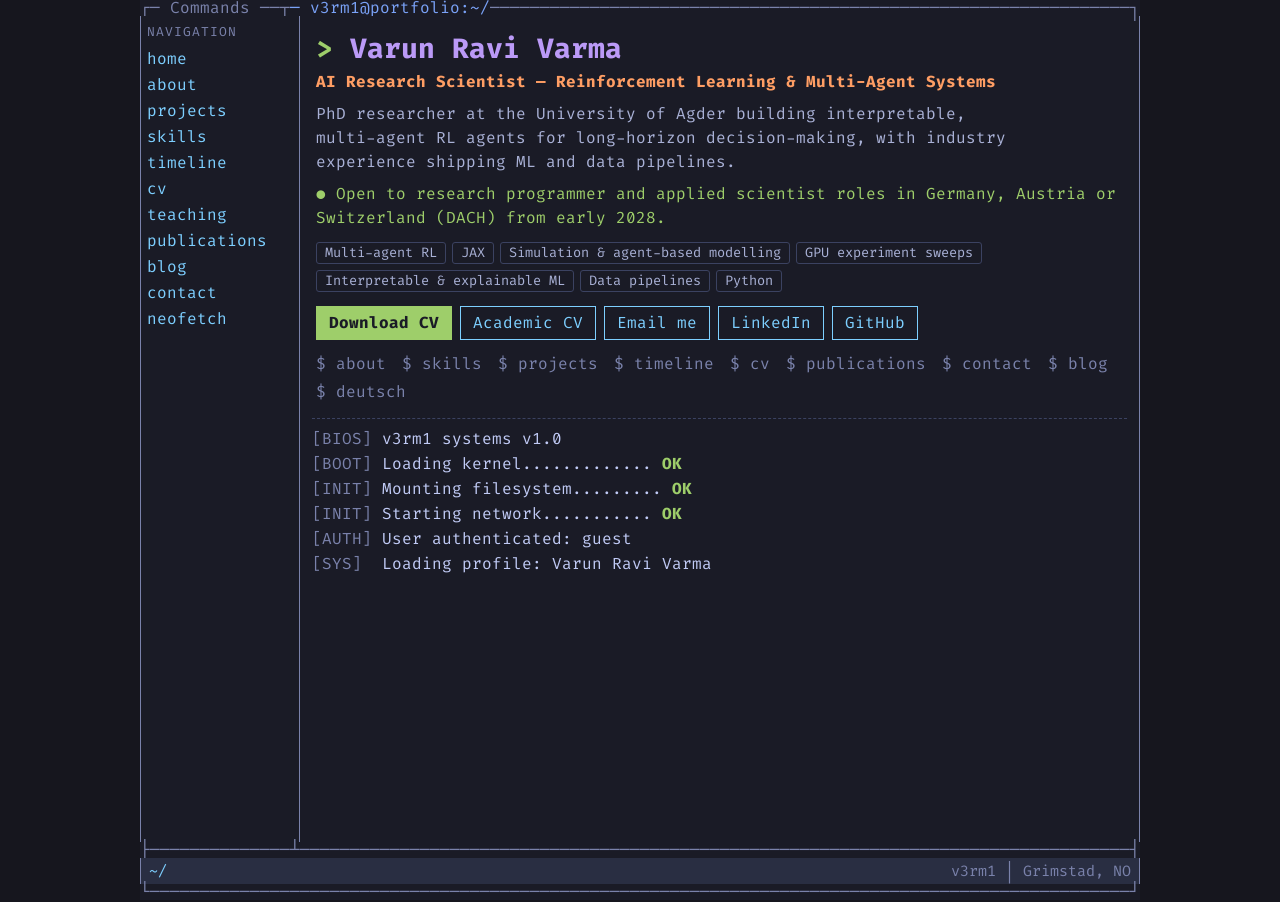
==== index.html @ d1146777 "Count page views, pane views and link events with GoatCounter" ====
<!DOCTYPE html>
<html lang="en">
<head>
  <meta charset="UTF-8">
  <meta name="viewport" content="width=device-width, initial-scale=1.0">
  <title>Varun Ravi Varma — RL &amp; Multi-Agent AI Researcher</title>
  <meta name="description" content="Varun Ravi Varma: AI research scientist and PhD researcher (University of Agder) in reinforcement learning, multi-agent systems and interpretable decision-making.">
  <script>document.documentElement.classList.add("js");</script>
  <link rel="icon" type="image/svg+xml" href="images/favicon.svg">
  <meta name="theme-color" content="#16161e">
  <link rel="canonical" href="https://v3rm1.github.io/">
  <link rel="alternate" hreflang="en" href="https://v3rm1.github.io/">
  <link rel="alternate" hreflang="de" href="https://v3rm1.github.io/de/">
  <link rel="alternate" hreflang="x-default" href="https://v3rm1.github.io/">
  <!-- GENERATED:jsonld START (scripts/build-static.mjs, do not edit by hand) -->
  <script type="application/ld+json">
{
  "@context": "https://schema.org",
  "@type": "Person",
  "name": "Varun Ravi Varma",
  "url": "https://v3rm1.github.io/",
  "jobTitle": "AI Research Scientist",
  "description": "PhD researcher at the University of Agder building interpretable, multi-agent RL agents for long-horizon decision-making, with industry experience shipping ML and data pipelines.",
  "email": "mailto:varunravivarma@gmail.com",
  "address": {
    "@type": "PostalAddress",
    "addressLocality": "Grimstad",
    "addressCountry": "NO"
  },
  "affiliation": {
    "@type": "CollegeOrUniversity",
    "name": "University of Agder"
  },
  "alumniOf": [
    {
      "@type": "CollegeOrUniversity",
      "name": "University of Agder"
    },
    {
      "@type": "CollegeOrUniversity",
      "name": "University of Groningen"
    },
    {
      "@type": "CollegeOrUniversity",
      "name": "Visveswaraya Technological University"
    }
  ],
  "knowsAbout": [
    "Reinforcement learning",
    "Multi-agent RL",
    "Sequential decision-making",
    "Hierarchical planning",
    "Simulation & agent-based modelling",
    "Interpretable & explainable ML",
    "Tsetlin machines",
    "Robustness & data abstraction",
    "Experimental design & robust evaluation",
    "Multi-agent systems",
    "Cognitive modelling",
    "Deep learning",
    "Graph neural networks",
    "LLMs & agentic workflows",
    "Computer vision",
    "NLP (spaCy, NLTK)",
    "JAX",
    "PyTorch",
    "TensorFlow & Keras",
    "Scikit-learn",
    "XGBoost",
    "GPU experiment sweeps",
    "CUDA",
    "Slurm & HPC clusters",
    "MLflow",
    "Docker",
    "Kubernetes",
    "Azure",
    "Databricks",
    "Model serving (REST/gRPC)",
    "Git & CI/CD",
    "Linux",
    "Library & API design",
    "Data pipelines",
    "Knowledge graphs",
    "SQL (SQL Server, MySQL)",
    "MongoDB",
    "Data warehousing",
    "Power BI",
    "Tableau",
    "Python",
    "C++",
    "Rust",
    "C#",
    "Julia",
    "JavaScript",
    "PowerShell",
    "Academic writing",
    "LaTeX & TikZ",
    "Quarto",
    "Teaching",
    "Workshops & mentoring",
    "Mechanical engineering",
    "CAD",
    "Thermodynamics",
    "NumPy",
    "Pandas",
    "SciPy",
    "Matplotlib & Seaborn",
    "Jupyter",
    "pyTsetlinMachine",
    "GloVe",
    "RAKE",
    "Microsoft SSRS",
    "Unix"
  ],
  "knowsLanguage": [
    "en",
    "de"
  ],
  "sameAs": [
    "https://github.com/v3rm1",
    "https://www.linkedin.com/in/varun-ravi-varma",
    "https://orcid.org/0000-0003-1719-2478"
  ]
}
  </script>
  <!-- GENERATED:jsonld END -->

  <!-- Open Graph -->
  <meta property="og:title" content="Varun Ravi Varma — RL &amp; Multi-Agent AI Researcher">
  <meta property="og:description" content="AI research scientist in reinforcement learning and multi-agent systems, PhD at the University of Agder. Open to research programmer and applied scientist roles in DACH from early 2028.">
  <meta property="og:type" content="website">
  <meta property="og:url" content="https://v3rm1.github.io/">
  <meta property="og:image" content="https://v3rm1.github.io/images/og-card.png">
  <meta property="og:image:width" content="1200">
  <meta property="og:image:height" content="630">
  <meta property="og:image:alt" content="Varun Ravi Varma — AI Research Scientist, Reinforcement Learning &amp; Multi-Agent Systems">

  <!-- Twitter Card -->
  <meta name="twitter:card" content="summary_large_image">
  <meta name="twitter:image" content="https://v3rm1.github.io/images/og-card.png">
  <meta name="twitter:title" content="Varun Ravi Varma — RL &amp; Multi-Agent AI Researcher">
  <meta name="twitter:description" content="AI research scientist in reinforcement learning and multi-agent systems. Open to research programmer and applied scientist roles in DACH from early 2028.">

  <link rel="preconnect" href="https://fonts.googleapis.com">
  <link rel="preconnect" href="https://fonts.gstatic.com" crossorigin>
  <link href="https://fonts.googleapis.com/css2?family=Fira+Code:wght@400;700&display=swap" rel="stylesheet">
  <link rel="stylesheet" href="css/terminal.css">
  <link rel="alternate" type="application/rss+xml" title="Varun Ravi Varma — Blog" href="blog/index.xml">
</head>
<body>
  <div class="tui-frame">
    <!-- Top border with title -->
    <div class="tui-top-border">
      <span class="border-left">┌─ Commands ──┬</span>
      <span class="border-title" id="frame-title">─ v3rm1@portfolio:~/ </span>
      <span class="border-fill">────────────────────────────────────────────────────────────────────────────────────────────────────────────────────────────</span>
      <span class="border-right">┐</span>
    </div>

    <!-- Middle: sidebar + main -->
    <div class="tui-middle">
      <!-- Sidebar -->
      <nav class="tui-sidebar" id="sidebar" aria-label="Menu">
        <div class="sidebar-header">NAVIGATION</div>
        <button type="button" class="sidebar-item" data-cmd="">home</button>
        <button type="button" class="sidebar-item" data-cmd="about">about</button>
        <button type="button" class="sidebar-item" data-cmd="projects">projects</button>
        <button type="button" class="sidebar-item" data-cmd="skills">skills</button>
        <button type="button" class="sidebar-item" data-cmd="timeline">timeline</button>
        <button type="button" class="sidebar-item" data-cmd="cv">cv</button>
        <button type="button" class="sidebar-item" data-cmd="teaching">teaching</button>
        <button type="button" class="sidebar-item" data-cmd="publications">publications</button>
        <button type="button" class="sidebar-item" data-cmd="blog">blog</button>
        <button type="button" class="sidebar-item" data-cmd="contact">contact</button>
        <button type="button" class="sidebar-item" data-cmd="neofetch">neofetch</button>
      </nav>

      <!-- Main terminal panel -->
      <main class="tui-main" id="terminal-body">
        <!-- GENERATED:hero START (scripts/build-static.mjs, do not edit by hand) -->
  <header class="hero" id="top">
    <h1 class="hero-name">Varun Ravi Varma</h1>
    <p class="hero-headline">AI Research Scientist — Reinforcement Learning &amp; Multi-Agent Systems</p>
    <p class="hero-tagline">PhD researcher at the University of Agder building interpretable, multi-agent RL agents for long-horizon decision-making, with industry experience shipping ML and data pipelines.</p>
    <p class="hero-availability">● Open to research programmer and applied scientist roles in Germany, Austria or Switzerland (DACH) from early 2028.</p>
    <p class="tags hero-skills"><a class="tag" href="#skill-multi-agent-rl" data-cmd="skills multi-agent-rl">Multi-agent RL</a> <a class="tag" href="#skill-jax" data-cmd="skills jax">JAX</a> <a class="tag" href="#skill-simulation-agent-based-modelling" data-cmd="skills simulation-agent-based-modelling">Simulation &amp; agent-based modelling</a> <a class="tag" href="#skill-gpu-experiment-sweeps" data-cmd="skills gpu-experiment-sweeps">GPU experiment sweeps</a> <a class="tag" href="#skill-interpretable-explainable-ml" data-cmd="skills interpretable-explainable-ml">Interpretable &amp; explainable ML</a> <a class="tag" href="#skill-data-pipelines" data-cmd="skills data-pipelines">Data pipelines</a> <a class="tag" href="#skill-python" data-cmd="skills python">Python</a></p>
    <div class="hero-cta">
      <a class="cta cta-primary" href="files/cv/VarunRaviVarma_Industry_CV.pdf" download>Download CV</a>
      <a class="cta" href="files/cv/VRVarma_Academic_CV.pdf" download>Academic CV</a>
      <a class="cta" href="mailto:varunravivarma@gmail.com">Email me</a>
      <a class="cta" href="https://www.linkedin.com/in/varun-ravi-varma" target="_blank" rel="noopener">LinkedIn</a>
      <a class="cta" href="https://github.com/v3rm1" target="_blank" rel="noopener">GitHub</a>
    </div>
    <nav class="hero-navs" aria-label="Sections">
      <a class="hero-nav" href="#about" data-cmd="about">about</a>
      <a class="hero-nav" href="#skills" data-cmd="skills">skills</a>
      <a class="hero-nav" href="#projects" data-cmd="projects">projects</a>
      <a class="hero-nav" href="#timeline" data-cmd="timeline">timeline</a>
      <a class="hero-nav" href="#cv" data-cmd="cv">cv</a>
      <a class="hero-nav" href="#publications" data-cmd="publications">publications</a>
      <a class="hero-nav" href="#contact" data-cmd="contact">contact</a>
      <a class="hero-nav" href="blog/">blog</a>
      <a class="hero-nav" href="de/" hreflang="de" lang="de">deutsch</a>
    </nav>
  </header>
  <!-- GENERATED:hero END -->
        <div id="output" aria-live="polite"></div>
        <!-- GENERATED:content START (scripts/build-static.mjs, do not edit by hand) -->
  <div id="static-content">
    <section id="about">
      <h2>About</h2>
      <p class="pre">AI Research Scientist specialising in Reinforcement Learning, Agentic AI
and Sequential Decision-Making. PhD candidate with a strong background in
Multi-Agent Systems (MAS) and interpretable decision-making.

My path runs from mechanical engineering through data and analytics
consulting and health data science to an AI PhD, so I am as comfortable
building data pipelines and research infrastructure as designing learning
algorithms.

Expertise in designing intelligent agents that interact with complex
environments, reasoning over long-horizon objectives, and optimising behaviour
through simulation and feedback.

Passionate about applying adaptive AI to systems engineering, architecture
exploration, and engineering workflow automation. Proven track record in
bridging theoretical research with industrial innovation, with extensive
experience in Python, JAX and scalable AI infrastructure.</p>
    </section>
    <section id="skills">
      <h2>Skills</h2>
      <h3>Research &amp; methods</h3>
      <dl class="skill-matrix">
        <dt id="skill-reinforcement-learning">Reinforcement learning</dt>
        <dd><span class="color-comment">Used in:</span> Project: Hierarchical Coordination in Multi-Agent Reinforcement Learning · Project: JAX Library of Multi-Agent RL Algorithms · Project: Interpretable Reinforcement Learning with Regression Tsetlin Machine · Project: Deep Learning: Reinforcement Learning with Confidence Estimation · PhD, Artificial Intelligence, University of Agder · M.Sc. Artificial Intelligence, University of Groningen · Paper: Adaptive Pandemic Analysis: An Agent-Based Reinforcement Learning Framework (2024)</dd>
        <dt id="skill-multi-agent-rl">Multi-agent RL</dt>
        <dd><span class="color-comment">Used in:</span> Project: Hierarchical Coordination in Multi-Agent Reinforcement Learning · Project: GPU-Accelerated Simulation for Multi-Agent Learning · Project: JAX Library of Multi-Agent RL Algorithms · PhD, Artificial Intelligence, University of Agder</dd>
        <dt id="skill-sequential-decision-making">Sequential decision-making</dt>
        <dd><span class="color-comment">Used in:</span> Project: Hierarchical Coordination in Multi-Agent Reinforcement Learning · PhD, Artificial Intelligence, University of Agder</dd>
        <dt id="skill-hierarchical-planning">Hierarchical planning</dt>
        <dd><span class="color-comment">Used in:</span> Project: Hierarchical Coordination in Multi-Agent Reinforcement Learning · PhD, Artificial Intelligence, University of Agder</dd>
        <dt id="skill-simulation-agent-based-modelling">Simulation &amp; agent-based modelling</dt>
        <dd><span class="color-comment">Used in:</span> Project: GPU-Accelerated Simulation for Multi-Agent Learning · PhD, Artificial Intelligence, University of Agder · Paper: Adaptive Pandemic Analysis: An Agent-Based Reinforcement Learning Framework (2024)</dd>
        <dt id="skill-interpretable-explainable-ml">Interpretable &amp; explainable ML</dt>
        <dd><span class="color-comment">Used in:</span> Project: Interpretable Reinforcement Learning with Regression Tsetlin Machine · Paper: CACTUS: A Comprehensive Abstraction and Classification Tool for Uncovering Structures (2024) · Paper: SaNDA: A Small and iNcomplete Dataset Analyser (2023)</dd>
        <dt id="skill-tsetlin-machines">Tsetlin machines</dt>
        <dd><span class="color-comment">Used in:</span> Project: Interpretable Reinforcement Learning with Regression Tsetlin Machine · M.Sc. Artificial Intelligence, University of Groningen</dd>
        <dt id="skill-robustness-data-abstraction">Robustness &amp; data abstraction</dt>
        <dd><span class="color-comment">Used in:</span> Paper: Improving Noise Robustness through Abstractions and its Impact on Machine Learning (2024) · Paper: CACTUS: A Comprehensive Abstraction and Classification Tool for Uncovering Structures (2024) · Paper: SaNDA: A Small and iNcomplete Dataset Analyser (2023)</dd>
        <dt id="skill-experimental-design-robust-evaluation">Experimental design &amp; robust evaluation</dt>
        <dd><span class="color-comment">Used in:</span> Project: Hierarchical Coordination in Multi-Agent Reinforcement Learning · Project: GPU-Accelerated Simulation for Multi-Agent Learning · Project: Infrastructure for Large-Scale RL Experiments · Teaching Assistant @ University of Agder</dd>
        <dt id="skill-multi-agent-systems">Multi-agent systems</dt>
        <dd><span class="color-comment">Used in:</span> Graduate Teaching Assistant @ University of Groningen · M.Sc. Artificial Intelligence, University of Groningen</dd>
        <dt id="skill-cognitive-modelling">Cognitive modelling</dt>
        <dd><span class="color-comment">Used in:</span> Project: Cognitive Modelling: Basic Principles and Methods · M.Sc. Artificial Intelligence, University of Groningen</dd>
      </dl>
      <h3>Machine learning</h3>
      <dl class="skill-matrix">
        <dt id="skill-deep-learning">Deep learning</dt>
        <dd><span class="color-comment">Used in:</span> Project: Deep Learning: Reinforcement Learning with Confidence Estimation · Project: Machine Learning: Completing the Unfinished Bach Fugue · Project: HackerEarth: Product Recognition · Project: HackerEarth: Network Attack Prediction · Graduate Teaching Assistant @ University of Groningen · Consultant II - Data Analytics @ Neudesic Global Services LLC · M.Sc. Artificial Intelligence, University of Groningen</dd>
        <dt id="skill-graph-neural-networks">Graph neural networks</dt>
        <dd><span class="color-comment">Used in:</span> Scientific Programmer - Personal Health Data Science @ Sano Centre for Computational Medicine · PhD, Artificial Intelligence, University of Agder</dd>
        <dt id="skill-llms-agentic-workflows">LLMs &amp; agentic workflows</dt>
        <dd><span class="color-comment">Used in:</span> PhD, Artificial Intelligence, University of Agder</dd>
        <dt id="skill-computer-vision">Computer vision</dt>
        <dd><span class="color-comment">Used in:</span> Project: HackerEarth: Road Sign Detection · Project: HackerEarth: Product Recognition · Teaching Assistant @ University of Agder</dd>
        <dt id="skill-nlp-spacy-nltk">NLP (spaCy, NLTK)</dt>
        <dd><span class="color-comment">Used in:</span> Project: Awesummly: Topic Modelling</dd>
        <dt id="skill-jax">JAX</dt>
        <dd><span class="color-comment">Used in:</span> Project: Hierarchical Coordination in Multi-Agent Reinforcement Learning · Project: GPU-Accelerated Simulation for Multi-Agent Learning · Project: JAX Library of Multi-Agent RL Algorithms · PhD, Artificial Intelligence, University of Agder</dd>
        <dt id="skill-pytorch">PyTorch</dt>
        <dd></dd>
        <dt id="skill-tensorflow-keras">TensorFlow &amp; Keras</dt>
        <dd><span class="color-comment">Used in:</span> Project: HackerEarth: Product Recognition · Project: HackerEarth: Network Attack Prediction</dd>
        <dt id="skill-scikit-learn">Scikit-learn</dt>
        <dd><span class="color-comment">Used in:</span> Project: HackerEarth: Road Sign Detection · Project: HackerEarth: Ad Click Prediction · Project: HackerEarth: Product Recognition · Project: HackerEarth: Network Attack Prediction · Project: Awesummly: Topic Modelling</dd>
        <dt id="skill-xgboost">XGBoost</dt>
        <dd><span class="color-comment">Used in:</span> Project: HackerEarth: Road Sign Detection · Project: HackerEarth: Ad Click Prediction · Project: HackerEarth: Network Attack Prediction</dd>
      </dl>
      <h3>ML engineering &amp; infrastructure</h3>
      <dl class="skill-matrix">
        <dt id="skill-gpu-experiment-sweeps">GPU experiment sweeps</dt>
        <dd><span class="color-comment">Used in:</span> Project: Infrastructure for Large-Scale RL Experiments</dd>
        <dt id="skill-cuda">CUDA</dt>
        <dd><span class="color-comment">Used in:</span> Scientific Programmer - Personal Health Data Science @ Sano Centre for Computational Medicine · PhD, Artificial Intelligence, University of Agder</dd>
        <dt id="skill-slurm-hpc-clusters">Slurm &amp; HPC clusters</dt>
        <dd><span class="color-comment">Used in:</span> M.Sc. Artificial Intelligence, University of Groningen</dd>
        <dt id="skill-mlflow">MLflow</dt>
        <dd><span class="color-comment">Used in:</span> Project: Infrastructure for Large-Scale RL Experiments</dd>
        <dt id="skill-docker">Docker</dt>
        <dd><span class="color-comment">Used in:</span> Project: Infrastructure for Large-Scale RL Experiments · Scientific Programmer - Personal Health Data Science @ Sano Centre for Computational Medicine</dd>
        <dt id="skill-kubernetes">Kubernetes</dt>
        <dd><span class="color-comment">Used in:</span> Consultant II - Data Analytics @ Neudesic Global Services LLC</dd>
        <dt id="skill-azure">Azure</dt>
        <dd><span class="color-comment">Used in:</span> Consultant II - Data Analytics @ Neudesic Global Services LLC</dd>
        <dt id="skill-databricks">Databricks</dt>
        <dd><span class="color-comment">Used in:</span> Consultant II - Data Analytics @ Neudesic Global Services LLC</dd>
        <dt id="skill-model-serving-rest-grpc">Model serving (REST/gRPC)</dt>
        <dd><span class="color-comment">Used in:</span> Consultant II - Data Analytics @ Neudesic Global Services LLC</dd>
        <dt id="skill-git-ci-cd">Git &amp; CI/CD</dt>
        <dd><span class="color-comment">Used in:</span> Scientific Programmer - Personal Health Data Science @ Sano Centre for Computational Medicine</dd>
        <dt id="skill-linux">Linux</dt>
        <dd><span class="color-comment">Used in:</span> Project: Infrastructure for Large-Scale RL Experiments</dd>
        <dt id="skill-library-api-design">Library &amp; API design</dt>
        <dd><span class="color-comment">Used in:</span> Project: JAX Library of Multi-Agent RL Algorithms</dd>
      </dl>
      <h3>Data</h3>
      <dl class="skill-matrix">
        <dt id="skill-data-pipelines">Data pipelines</dt>
        <dd><span class="color-comment">Used in:</span> Scientific Programmer - Personal Health Data Science @ Sano Centre for Computational Medicine · Consultant II - Data Analytics @ Neudesic Global Services LLC · Paper: CACTUS: A Comprehensive Abstraction and Classification Tool for Uncovering Structures (2024)</dd>
        <dt id="skill-knowledge-graphs">Knowledge graphs</dt>
        <dd><span class="color-comment">Used in:</span> Scientific Programmer - Personal Health Data Science @ Sano Centre for Computational Medicine</dd>
        <dt id="skill-sql-sql-server-mysql">SQL (SQL Server, MySQL)</dt>
        <dd><span class="color-comment">Used in:</span> Consultant II - Data Analytics @ Neudesic Global Services LLC · Consultant I - Data Analytics @ Neudesic Global Services LLC</dd>
        <dt id="skill-mongodb">MongoDB</dt>
        <dd><span class="color-comment">Used in:</span> Consultant II - Data Analytics @ Neudesic Global Services LLC</dd>
        <dt id="skill-data-warehousing">Data warehousing</dt>
        <dd><span class="color-comment">Used in:</span> Consultant I - Data Analytics @ Neudesic Global Services LLC</dd>
        <dt id="skill-power-bi">Power BI</dt>
        <dd><span class="color-comment">Used in:</span> Project: HackerEarth: Road Sign Detection · Consultant I - Data Analytics @ Neudesic Global Services LLC</dd>
        <dt id="skill-tableau">Tableau</dt>
        <dd><span class="color-comment">Used in:</span> Consultant I - Data Analytics @ Neudesic Global Services LLC</dd>
      </dl>
      <h3>Programming languages</h3>
      <dl class="skill-matrix">
        <dt id="skill-python">Python</dt>
        <dd><span class="color-comment">Used in:</span> Project: Hierarchical Coordination in Multi-Agent Reinforcement Learning · Project: GPU-Accelerated Simulation for Multi-Agent Learning · Project: JAX Library of Multi-Agent RL Algorithms · Project: Infrastructure for Large-Scale RL Experiments · Project: Interpretable Reinforcement Learning with Regression Tsetlin Machine · Project: Cognitive Modelling: Basic Principles and Methods · Project: Deep Learning: Reinforcement Learning with Confidence Estimation · Project: Machine Learning: Completing the Unfinished Bach Fugue · Project: HackerEarth: Road Sign Detection · Project: HackerEarth: Ad Click Prediction · Project: HackerEarth: Product Recognition · Project: HackerEarth: Network Attack Prediction · Project: Awesummly: Topic Modelling · Scientific Programmer - Personal Health Data Science @ Sano Centre for Computational Medicine · Consultant II - Data Analytics @ Neudesic Global Services LLC · PhD, Artificial Intelligence, University of Agder · Paper: Improving Noise Robustness through Abstractions and its Impact on Machine Learning (2024) · Paper: CACTUS: A Comprehensive Abstraction and Classification Tool for Uncovering Structures (2024) · Paper: SaNDA: A Small and iNcomplete Dataset Analyser (2023)</dd>
        <dt id="skill-c++">C++</dt>
        <dd></dd>
        <dt id="skill-rust">Rust</dt>
        <dd><span class="color-comment">Used in:</span> Scientific Programmer - Personal Health Data Science @ Sano Centre for Computational Medicine · PhD, Artificial Intelligence, University of Agder</dd>
        <dt id="skill-c#">C#</dt>
        <dd><span class="color-comment">Used in:</span> Associate Consultant @ Neudesic Global Services LLC</dd>
        <dt id="skill-julia">Julia</dt>
        <dd></dd>
        <dt id="skill-javascript">JavaScript</dt>
        <dd><span class="color-comment">Used in:</span> Project: This Site: Terminal Portfolio &amp; Quarto Blog</dd>
        <dt id="skill-powershell">PowerShell</dt>
        <dd><span class="color-comment">Used in:</span> Associate Consultant @ Neudesic Global Services LLC</dd>
      </dl>
      <h3>Communication</h3>
      <dl class="skill-matrix">
        <dt id="skill-academic-writing">Academic writing</dt>
        <dd><span class="color-comment">Used in:</span> PhD, Artificial Intelligence, University of Agder</dd>
        <dt id="skill-latex-tikz">LaTeX &amp; TikZ</dt>
        <dd><span class="color-comment">Used in:</span> PhD, Artificial Intelligence, University of Agder</dd>
        <dt id="skill-quarto">Quarto</dt>
        <dd><span class="color-comment">Used in:</span> Project: This Site: Terminal Portfolio &amp; Quarto Blog</dd>
        <dt id="skill-teaching">Teaching</dt>
        <dd><span class="color-comment">Used in:</span> Teaching Assistant @ University of Agder · Graduate Teaching Assistant @ University of Groningen</dd>
        <dt id="skill-workshops-mentoring">Workshops &amp; mentoring</dt>
        <dd><span class="color-comment">Used in:</span> Consultant II - Data Analytics @ Neudesic Global Services LLC · Consultant I - Data Analytics @ Neudesic Global Services LLC</dd>
      </dl>
      <h3>Engineering background</h3>
      <dl class="skill-matrix">
        <dt id="skill-mechanical-engineering">Mechanical engineering</dt>
        <dd><span class="color-comment">Used in:</span> B.Tech. Mechanical Engineering, Visveswaraya Technological University</dd>
        <dt id="skill-cad">CAD</dt>
        <dd><span class="color-comment">Used in:</span> B.Tech. Mechanical Engineering, Visveswaraya Technological University</dd>
        <dt id="skill-thermodynamics">Thermodynamics</dt>
        <dd><span class="color-comment">Used in:</span> B.Tech. Mechanical Engineering, Visveswaraya Technological University</dd>
      </dl>
      <h3>Also used</h3>
      <p>NumPy · Pandas · SciPy · Matplotlib &amp; Seaborn · Jupyter · pyTsetlinMachine · GloVe · RAKE · Microsoft SSRS · Unix</p>
      <h3>Languages</h3>
      <ul><li>English — fluent</li><li>German — A2–B1, currently taking courses at Heidelberg University</li></ul>
    </section>
    <section id="projects">
      <h2>Projects</h2>
      <h3>Current research</h3>
      <article>
        <h4>Hierarchical Coordination in Multi-Agent Reinforcement Learning</h4>
        <p class="color-orange">Ongoing — details after publication</p>
        <p class="pre">How should a team of learning agents organise itself when no single agent
sees the whole picture and payoffs arrive only after long delays?

This PhD project designs structured, hierarchical multi-agent RL
architectures in which agents coordinate in sub-teams, and compares them
against established flat MARL baselines. The emphasis is on scaling to larger
teams, robustness to partial observability, and honest evaluation across many
random seeds with statistically sound aggregate metrics.</p>
        
        <p class="tags"><a class="tag" href="#skill-multi-agent-rl">Multi-agent RL</a> <a class="tag" href="#skill-reinforcement-learning">Reinforcement learning</a> <a class="tag" href="#skill-hierarchical-planning">Hierarchical planning</a> <a class="tag" href="#skill-sequential-decision-making">Sequential decision-making</a> <a class="tag" href="#skill-experimental-design-robust-evaluation">Experimental design &amp; robust evaluation</a> <a class="tag" href="#skill-jax">JAX</a> <a class="tag" href="#skill-python">Python</a></p>
      </article>
      <article>
        <h4>GPU-Accelerated Simulation for Multi-Agent Learning</h4>
        <p class="color-orange">Ongoing — details after publication</p>
        <p class="pre">Learning agents need millions of interactions, so the simulator is often the
bottleneck. This project builds fully vectorised, JIT-compiled simulation
environments in JAX, so that thousands of scenarios step in parallel on a
single GPU, with a validation suite to check the simulated dynamics behave
plausibly.</p>
        
        <p class="tags"><a class="tag" href="#skill-simulation-agent-based-modelling">Simulation &amp; agent-based modelling</a> <a class="tag" href="#skill-jax">JAX</a> <a class="tag" href="#skill-multi-agent-rl">Multi-agent RL</a> <a class="tag" href="#skill-experimental-design-robust-evaluation">Experimental design &amp; robust evaluation</a> <a class="tag" href="#skill-python">Python</a></p>
      </article>
      <article>
        <h4>JAX Library of Multi-Agent RL Algorithms</h4>
        <p class="color-orange">Ongoing</p>
        <p class="pre">An environment-agnostic library of cooperative multi-agent RL algorithms
written in JAX, covering trust-region actor-critic, value-decomposition and
hierarchical methods behind a common interface, so new environments and
algorithms can be swapped in without rewriting training code.</p>
        
        <p class="tags"><a class="tag" href="#skill-library-api-design">Library &amp; API design</a> <a class="tag" href="#skill-jax">JAX</a> <a class="tag" href="#skill-multi-agent-rl">Multi-agent RL</a> <a class="tag" href="#skill-reinforcement-learning">Reinforcement learning</a> <a class="tag" href="#skill-python">Python</a></p>
      </article>
      <article>
        <h4>Infrastructure for Large-Scale RL Experiments</h4>
        <p class="color-orange">Ongoing</p>
        <p class="pre">Reproducible multi-seed training sweeps on a shared multi-GPU server:
containerised runs, per-GPU job queues with file locking, experiment tracking
in MLflow, and automated collection of results into analysis-ready form for
papers and figures.</p>
        
        <p class="tags"><a class="tag" href="#skill-gpu-experiment-sweeps">GPU experiment sweeps</a> <a class="tag" href="#skill-docker">Docker</a> <a class="tag" href="#skill-mlflow">MLflow</a> <a class="tag" href="#skill-linux">Linux</a> <a class="tag" href="#skill-experimental-design-robust-evaluation">Experimental design &amp; robust evaluation</a> <a class="tag" href="#skill-python">Python</a></p>
      </article>
      <h3>Research</h3>
      <article>
        <h4>Interpretable Reinforcement Learning with Regression Tsetlin Machine</h4>
        
        <p class="pre">Master's Thesis | University of Groningen
Link: FSE Theses Repository, RUG

Engineered a novel Reinforcement Learning (RL) agent using the Regression
Tsetlin Machine to achieve transparent, logic-based decision-making. Focused
on replacing &quot;black-box&quot; neural networks with propositional logic automata to
reduce computational overhead and increase model interpretability in complex
environments.</p>
        <p><a class="ext-link" href="https://github.com/v3rm1/tsetlin_rl_atari" target="_blank" rel="noopener">View on GitHub</a></p>
        <p class="tags"><a class="tag" href="#skill-reinforcement-learning">Reinforcement learning</a> <a class="tag" href="#skill-tsetlin-machines">Tsetlin machines</a> <a class="tag" href="#skill-interpretable-explainable-ml">Interpretable &amp; explainable ML</a> <a class="tag" href="#skill-python">Python</a></p>
      </article>
      <article>
        <h4>Cognitive Modelling: Basic Principles and Methods</h4>
        
        <p class="pre">Assignments and Project work for the Cognitive Modelling course offered under
the MSc AI programme at the University of Groningen.

We attempt to model an ACT-R (Adaptive Control of Thought - Rational) agent
to study how the model performs in a timing experiment based on the experiment
carried out by Jazayeri and Shadlen.

Temporal learning is modelled as a Bayesian Process with prior experiences
affecting the perception of future temporal signals. The model is built in
Python using the ACT-R theoretical framework.

The experiment alters previous work by utilising highly skewed base
distributions and removing participant feedback. The model depicted clearly
the expected skew in outputs discussed in the experimentation section.</p>
        <p><a class="ext-link" href="https://github.com/v3rm1/cogn_mod_basic" target="_blank" rel="noopener">View on GitHub</a></p>
        <p class="tags"><a class="tag" href="#skill-cognitive-modelling">Cognitive modelling</a> <a class="tag" href="#skill-python">Python</a></p>
      </article>
      <article>
        <h4>Deep Learning: Reinforcement Learning with Confidence Estimation</h4>
        
        <p class="pre">Project work for the Deep Learning course offered under the MSc AI programme
at the University of Groningen.

Devised an unconventional method of including confidence estimation in a
reinforcement learning system. The system outputs action/confidence pairs,
where the confidence represents the system's best guess as to the probability
of the action resulting in a successful outcome.

The confidence is trained by altering the reward function such that the reward
is a function of both the real value of the action and the confidence given.
Tested using Proximal Policy Optimisation (PPO) on the Atari Pong environment.

Two approaches tested:
  1. Proximal Policy Optimisation (PPO)
  2. PPO with Confidence Estimation

The model achieves accurate confidence estimation when the estimated
confidence equals the probability value returned by the Softmax layer.</p>
        <p><a class="ext-link" href="https://github.com/v3rm1/dl2_rl" target="_blank" rel="noopener">View on GitHub</a></p>
        <p class="tags"><a class="tag" href="#skill-reinforcement-learning">Reinforcement learning</a> <a class="tag" href="#skill-deep-learning">Deep learning</a> <a class="tag" href="#skill-python">Python</a></p>
      </article>
      <article>
        <h4>Machine Learning: Completing the Unfinished Bach Fugue</h4>
        
        <p class="pre">Project work for the Machine Learning course offered under the MSc AI programme
at the University of Groningen.

This project predicts Bach's last fugue using machine learning. Approaches:

  - Simple Bigram model (baseline)
  - Character-level LSTM trained on MIDI-to-text conversions
  - Preprocessing pipeline for MIDI &lt;-&gt; pitch list conversion

The predicted outputs are available in the Generated Music folder.
You can listen to the generated output by playing bigram_output.mid.</p>
        <p><a class="ext-link" href="https://github.com/v3rm1/ml_bach_fugue" target="_blank" rel="noopener">View on GitHub</a></p>
        <p class="tags"><a class="tag" href="#skill-deep-learning">Deep learning</a> <a class="tag" href="#skill-python">Python</a></p>
      </article>
      <h3>Personal</h3>
      <article>
        <h4>This Site: Terminal Portfolio &amp; Quarto Blog</h4>
        
        <p class="pre">The site you are reading: a dependency-free terminal UI in plain JavaScript,
with crawlable static HTML and a German landing page generated from a single
data file by a small Node build script, plus a Quarto blog sharing the same
theme.</p>
        <p><a class="ext-link" href="https://github.com/v3rm1/v3rm1.github.io" target="_blank" rel="noopener">View on GitHub</a></p>
        <p class="tags"><a class="tag" href="#skill-javascript">JavaScript</a> <a class="tag" href="#skill-quarto">Quarto</a></p>
      </article>
      <article>
        <h4>HackerEarth: Road Sign Detection</h4>
        
        <p class="pre">Computer Vision &amp; Classification

Implemented ensemble machine learning models to classify road sign
orientations, utilising Power BI for feature correlation analysis and data
distribution mapping.

Stack: XGBoost, Random Forests, Scikit-Learn, Numpy, Power BI</p>
        
        <p class="tags"><a class="tag" href="#skill-computer-vision">Computer vision</a> <a class="tag" href="#skill-xgboost">XGBoost</a> <a class="tag" href="#skill-scikit-learn">Scikit-learn</a> <a class="tag" href="#skill-power-bi">Power BI</a> <a class="tag" href="#skill-python">Python</a></p>
      </article>
      <article>
        <h4>HackerEarth: Ad Click Prediction</h4>
        
        <p class="pre">Big Data &amp; Predictive Analytics

Developed a predictive model for user ad-engagement based on historical
request data and geospatial parameters.

Stack: XGBoost, Scikit-Learn, Numpy, Jupyter</p>
        
        <p class="tags"><a class="tag" href="#skill-xgboost">XGBoost</a> <a class="tag" href="#skill-scikit-learn">Scikit-learn</a> <a class="tag" href="#skill-python">Python</a></p>
      </article>
      <article>
        <h4>HackerEarth: Product Recognition</h4>
        
        <p class="pre">Deep Learning &amp; CNNs

Leveraged Deep Convolutional Neural Networks (Inception, VGG-19, ResNet) to
automate the classification of retail inventory items.

Stack: Keras, Scikit-Learn, Numpy, Jupyter</p>
        
        <p class="tags"><a class="tag" href="#skill-computer-vision">Computer vision</a> <a class="tag" href="#skill-deep-learning">Deep learning</a> <a class="tag" href="#skill-tensorflow-keras">TensorFlow &amp; Keras</a> <a class="tag" href="#skill-scikit-learn">Scikit-learn</a> <a class="tag" href="#skill-python">Python</a></p>
      </article>
      <article>
        <h4>HackerEarth: Network Attack Prediction</h4>
        
        <p class="pre">Cybersecurity AI

Built a security-focused ML model to identify server farm vulnerabilities
and predict potential network attacks using anonymised traffic parameters.

Stack: Keras, XGBoost, Scikit-Learn, Numpy</p>
        
        <p class="tags"><a class="tag" href="#skill-deep-learning">Deep learning</a> <a class="tag" href="#skill-tensorflow-keras">TensorFlow &amp; Keras</a> <a class="tag" href="#skill-xgboost">XGBoost</a> <a class="tag" href="#skill-scikit-learn">Scikit-learn</a> <a class="tag" href="#skill-python">Python</a></p>
      </article>
      <article>
        <h4>Awesummly: Topic Modelling</h4>
        
        <p class="pre">Natural Language Processing (NLP)

Constructed an NLP pipeline to automatically categorise news articles into
hierarchical topic trees using advanced text embedding and classification.

Stack: SpaCy, NLTK, GloVe, Rake, Scikit-Learn</p>
        
        <p class="tags"><a class="tag" href="#skill-nlp-spacy-nltk">NLP (spaCy, NLTK)</a> <a class="tag" href="#skill-scikit-learn">Scikit-learn</a> <a class="tag" href="#skill-python">Python</a></p>
      </article>
    </section>
    <section id="timeline">
      <h2>Timeline</h2>
      <p class="color-comment">Mechanical engineering → data &amp; analytics consulting → health data science → AI research</p>
      <ul class="timeline">
        <li><span class="color-comment">August 2025 - January 2026</span> — <strong>Teaching Assistant</strong>, University of Agder</li>
        <li><span class="color-comment">2023 - 2027 (expected)</span> — <strong>PhD, Artificial Intelligence</strong>, University of Agder</li>
        <li><span class="color-comment">June 2022 - September 2023</span> — <strong>Scientific Programmer - Personal Health Data Science</strong>, Sano Centre for Computational Medicine</li>
        <li><span class="color-comment">February 2020 - August 2020</span> — <strong>Graduate Teaching Assistant</strong>, University of Groningen</li>
        <li><span class="color-comment">2019 - 2021</span> — <strong>M.Sc. Artificial Intelligence</strong>, University of Groningen</li>
        <li><span class="color-comment">July 2018 - November 2018</span> — <strong>Consultant II - Data Analytics</strong>, Neudesic Global Services LLC</li>
        <li><span class="color-comment">July 2017 - June 2018</span> — <strong>Consultant I - Data Analytics</strong>, Neudesic Global Services LLC</li>
        <li><span class="color-comment">June 2016 - June 2017</span> — <strong>Associate Consultant</strong>, Neudesic Global Services LLC</li>
        <li><span class="color-comment">2012 - 2016</span> — <strong>B.Tech. Mechanical Engineering</strong>, Visveswaraya Technological University</li>
      </ul>
    </section>
    <section id="cv">
      <h2>Curriculum Vitae</h2>
      <h3>Experience</h3>
      <article>
        <h4>University of Agder <span class="color-comment">| Teaching Assistant</span></h4>
        <p class="color-comment">August 2025 - January 2026 | Grimstad, Norway</p>
        <ul><li>Research Methods for AI and IoT: Assisted with lectures, tutorials and exam evaluations.</li><li>Computer Vision: Assisted with lectures and labs, mentored student projects and evaluated technical reports.</li></ul>
        <p class="tags"><a class="tag" href="#skill-teaching">Teaching</a> <a class="tag" href="#skill-computer-vision">Computer vision</a> <a class="tag" href="#skill-experimental-design-robust-evaluation">Experimental design &amp; robust evaluation</a></p>
      </article>
      <article>
        <h4>Sano Centre for Computational Medicine <span class="color-comment">| Scientific Programmer - Personal Health Data Science</span></h4>
        <p class="color-comment">June 2022 - September 2023 | Krakow, Poland</p>
        <ul><li>Architected analytical pipelines for structured and unstructured medical artefacts, leveraging knowledge graphs and dependency mapping for reasoning and inference.</li><li>Developed and deployed research tools using Docker and Git-based CI/CD workflows, ensuring reproducible experimentation and scalable training pipelines.</li></ul>
        <p class="tags"><a class="tag" href="#skill-data-pipelines">Data pipelines</a> <a class="tag" href="#skill-knowledge-graphs">Knowledge graphs</a> <a class="tag" href="#skill-graph-neural-networks">Graph neural networks</a> <a class="tag" href="#skill-docker">Docker</a> <a class="tag" href="#skill-git-ci-cd">Git &amp; CI/CD</a> <a class="tag" href="#skill-cuda">CUDA</a> <a class="tag" href="#skill-python">Python</a> <a class="tag" href="#skill-rust">Rust</a></p>
      </article>
      <article>
        <h4>University of Groningen <span class="color-comment">| Graduate Teaching Assistant</span></h4>
        <p class="color-comment">February 2020 - August 2020 | Groningen, Netherlands</p>
        <ul><li>Deep Learning: Assisted with labs, mentored students and evaluated technical practical reports.</li><li>Logical Aspects of Multi-Agent Systems: Facilitated tutorials, graded assignments and reviewed course projects.</li></ul>
        <p class="tags"><a class="tag" href="#skill-teaching">Teaching</a> <a class="tag" href="#skill-deep-learning">Deep learning</a> <a class="tag" href="#skill-multi-agent-systems">Multi-agent systems</a></p>
      </article>
      <article>
        <h4>Neudesic Global Services LLC <span class="color-comment">| Consultant II - Data Analytics</span></h4>
        <p class="color-comment">July 2018 - November 2018 | Bangalore, India</p>
        <ul><li>Engineered scalable solutions for large-scale data cleansing and deep learning applications.</li><li>Designed Proof-of-Concept (PoC) ML models for global clients in the Energy and Finance sectors.</li><li>Managed structured and unstructured data migration and analysis across cloud and on-premise infrastructures.</li><li>Founded and led an internal upskilling group, conducting weekly sessions on statistics and machine learning.</li></ul>
        <p class="tags"><a class="tag" href="#skill-data-pipelines">Data pipelines</a> <a class="tag" href="#skill-deep-learning">Deep learning</a> <a class="tag" href="#skill-model-serving-rest-grpc">Model serving (REST/gRPC)</a> <a class="tag" href="#skill-kubernetes">Kubernetes</a> <a class="tag" href="#skill-azure">Azure</a> <a class="tag" href="#skill-databricks">Databricks</a> <a class="tag" href="#skill-sql-sql-server-mysql">SQL (SQL Server, MySQL)</a> <a class="tag" href="#skill-mongodb">MongoDB</a> <a class="tag" href="#skill-workshops-mentoring">Workshops &amp; mentoring</a> <a class="tag" href="#skill-python">Python</a></p>
      </article>
      <article>
        <h4>Neudesic Global Services LLC <span class="color-comment">| Consultant I - Data Analytics</span></h4>
        <p class="color-comment">July 2017 - June 2018 | Bangalore, India</p>
        <ul><li>Executed data warehousing and advanced analytics projects for diverse industry clients.</li><li>Organised office-wide hackathons and technical workshops to drive the adoption of emerging technologies.</li><li>Built and demonstrated various technical hobby projects and internal Proofs-of-Concept.</li></ul>
        <p class="tags"><a class="tag" href="#skill-data-warehousing">Data warehousing</a> <a class="tag" href="#skill-sql-sql-server-mysql">SQL (SQL Server, MySQL)</a> <a class="tag" href="#skill-power-bi">Power BI</a> <a class="tag" href="#skill-tableau">Tableau</a> <a class="tag" href="#skill-workshops-mentoring">Workshops &amp; mentoring</a></p>
      </article>
      <article>
        <h4>Neudesic Global Services LLC <span class="color-comment">| Associate Consultant</span></h4>
        <p class="color-comment">June 2016 - June 2017 | Bangalore, India</p>
        <ul><li>Developed PowerShell automation scripts and maintained web application architectures for client projects.</li></ul>
        <p class="tags"><a class="tag" href="#skill-powershell">PowerShell</a> <a class="tag" href="#skill-c#">C#</a></p>
      </article>
      <h3>Education</h3>
      <article>
        <h4>University of Agder <span class="color-comment">| PhD, Artificial Intelligence</span></h4>
        <p class="color-comment">2023 - 2027 (expected) | Grimstad, Norway</p>
        <ul><li>Doctoral Researcher specialising in Multi-Agent Reinforcement Learning (MARL), Sequential Decision-Making, and Model Interpretability.</li><li>Developing algorithms for hierarchical planning, resource allocation, and trajectory analysis with a focus on emergent dynamics and long-horizon objectives in complex systems.</li></ul>
        <p class="tags"><a class="tag" href="#skill-reinforcement-learning">Reinforcement learning</a> <a class="tag" href="#skill-multi-agent-rl">Multi-agent RL</a> <a class="tag" href="#skill-sequential-decision-making">Sequential decision-making</a> <a class="tag" href="#skill-hierarchical-planning">Hierarchical planning</a> <a class="tag" href="#skill-simulation-agent-based-modelling">Simulation &amp; agent-based modelling</a> <a class="tag" href="#skill-graph-neural-networks">Graph neural networks</a> <a class="tag" href="#skill-llms-agentic-workflows">LLMs &amp; agentic workflows</a> <a class="tag" href="#skill-jax">JAX</a> <a class="tag" href="#skill-cuda">CUDA</a> <a class="tag" href="#skill-python">Python</a> <a class="tag" href="#skill-rust">Rust</a> <a class="tag" href="#skill-academic-writing">Academic writing</a> <a class="tag" href="#skill-latex-tikz">LaTeX &amp; TikZ</a></p>
      </article>
      <article>
        <h4>University of Groningen <span class="color-comment">| M.Sc. Artificial Intelligence</span></h4>
        <p class="color-comment">2019 - 2021 | Groningen, Netherlands</p>
        <ul><li>Specialised in Deep Learning, Automaton Theory, and Reinforcement Learning.</li><li>Thesis: Developed an interpretable RL agent using the Regression Tsetlin Machine to provide transparent, logic-based decision-making.</li></ul>
        <p class="tags"><a class="tag" href="#skill-reinforcement-learning">Reinforcement learning</a> <a class="tag" href="#skill-deep-learning">Deep learning</a> <a class="tag" href="#skill-tsetlin-machines">Tsetlin machines</a> <a class="tag" href="#skill-multi-agent-systems">Multi-agent systems</a> <a class="tag" href="#skill-cognitive-modelling">Cognitive modelling</a> <a class="tag" href="#skill-slurm-hpc-clusters">Slurm &amp; HPC clusters</a></p>
      </article>
      <article>
        <h4>Visveswaraya Technological University <span class="color-comment">| B.Tech. Mechanical Engineering</span></h4>
        <p class="color-comment">2012 - 2016 | Karnataka, India</p>
        <ul><li>Focused on Thermodynamics, Computer-Aided Design (CAD), and mechanical component analysis.</li><li>Developed a Peltier-effect solar cell for the final year engineering project.</li></ul>
        <p class="tags"><a class="tag" href="#skill-mechanical-engineering">Mechanical engineering</a> <a class="tag" href="#skill-cad">CAD</a> <a class="tag" href="#skill-thermodynamics">Thermodynamics</a></p>
      </article>
      <p><a class="ext-link" href="files/cv/VarunRaviVarma_Industry_CV.pdf" target="_blank" rel="noopener">Download CV (PDF)</a> · <a class="ext-link" href="files/cv/VRVarma_Academic_CV.pdf" target="_blank" rel="noopener">Academic CV (PDF)</a></p>
    </section>
    <section id="teaching">
      <h2>Teaching</h2>
      <article>
        <h4>University of Agder <span class="color-comment">| Teaching Assistant</span></h4>
        <p class="color-comment">August 2025 - January 2026</p>
        <ul><li>Research Methods for AI and IoT: Assisted with lectures, tutorials and exam evaluations.</li><li>Computer Vision: Assisted with lectures and labs, mentored student projects and evaluated technical reports.</li></ul>
      </article>
      <article>
        <h4>University of Groningen <span class="color-comment">| Graduate Teaching Assistant</span></h4>
        <p class="color-comment">February 2020 - August 2020</p>
        <ul><li>Deep Learning: Assisted with labs, mentored students and evaluated technical practical reports.</li><li>Logical Aspects of Multi-Agent Systems: Facilitated tutorials, graded assignments and reviewed course projects.</li></ul>
      </article>
    </section>
    <section id="publications">
      <h2>Publications</h2>
      <ol>
      <li>
        <strong>Improving Noise Robustness through Abstractions and its Impact on Machine Learning</strong><br>
        <span class="color-orange">arXiv preprint, 2024</span>
         — DOI: <a class="ext-link" href="https://doi.org/10.48550/arXiv.2406.08428" target="_blank" rel="noopener">10.48550/arXiv.2406.08428</a>
        <p class="color-comment">Systematic analysis of data discretisation techniques to enhance model robustness against noisy datasets, optimising performance for real-world ML applications.</p>
        <p class="tags"><a class="tag" href="#skill-robustness-data-abstraction">Robustness &amp; data abstraction</a> <a class="tag" href="#skill-python">Python</a></p>
      </li>
      <li>
        <strong>CACTUS: A Comprehensive Abstraction and Classification Tool for Uncovering Structures</strong><br>
        <span class="color-orange">ACM Transactions on Intelligent Systems and Technology, 2024</span>
         — DOI: <a class="ext-link" href="https://doi.org/10.1145/3649459" target="_blank" rel="noopener">10.1145/3649459</a>
        <p class="color-comment">Developed a high-performance analytical pipeline for healthcare data featuring optimised memory management, parallelised computation, and support for high-dimensional categorical attributes.</p>
        <p class="tags"><a class="tag" href="#skill-interpretable-explainable-ml">Interpretable &amp; explainable ML</a> <a class="tag" href="#skill-robustness-data-abstraction">Robustness &amp; data abstraction</a> <a class="tag" href="#skill-data-pipelines">Data pipelines</a> <a class="tag" href="#skill-python">Python</a></p>
      </li>
      <li>
        <strong>SaNDA: A Small and iNcomplete Dataset Analyser</strong><br>
        <span class="color-orange">Information Sciences (Elsevier), 2023</span>
         — DOI: <a class="ext-link" href="https://doi.org/10.1016/j.ins.2023.119078" target="_blank" rel="noopener">10.1016/j.ins.2023.119078</a>
        <p class="color-comment">Designed an explainable analytical framework specifically for incomplete medical datasets, improving data utility in data-scarce environments.</p>
        <p class="tags"><a class="tag" href="#skill-interpretable-explainable-ml">Interpretable &amp; explainable ML</a> <a class="tag" href="#skill-robustness-data-abstraction">Robustness &amp; data abstraction</a> <a class="tag" href="#skill-python">Python</a></p>
      </li>
      <li>
        <strong>Adaptive Pandemic Analysis: An Agent-Based Reinforcement Learning Framework</strong><br>
        <span class="color-orange">FAIEMA 2024, 2024</span>
        
        <p class="color-comment">Architected a conceptual modelling framework using Agent-Based Modelling (ABM) and RL to simulate and analyse the dynamics of complex biological systems.</p>
        <p class="tags"><a class="tag" href="#skill-reinforcement-learning">Reinforcement learning</a> <a class="tag" href="#skill-simulation-agent-based-modelling">Simulation &amp; agent-based modelling</a></p>
      </li>
      </ol>
    </section>
    <section id="blog">
      <h2>Blog</h2>
      <ul><li><a class="ext-link" href="blog/posts/2026-10-13-legg-hutter-to-arc/">From Legg-Hutter to ARC: What Are We Actually Optimising?</a> <span class="color-comment">2026-10-13</span></li></ul>
      <p><a class="ext-link" href="blog/">All posts</a> · <a class="ext-link" href="blog/index.xml">RSS</a></p>
    </section>
    <section id="contact">
      <h2>Contact</h2>
      <ul>
        <li>Email: <a class="ext-link" href="mailto:varunravivarma@gmail.com">varunravivarma@gmail.com</a></li>
        <li>GitHub: <a class="ext-link" href="https://github.com/v3rm1" target="_blank" rel="noopener">https://github.com/v3rm1</a></li>
        <li>LinkedIn: <a class="ext-link" href="https://www.linkedin.com/in/varun-ravi-varma" target="_blank" rel="noopener">https://www.linkedin.com/in/varun-ravi-varma</a></li>
        <li>ORCID: <a class="ext-link" href="https://orcid.org/0000-0003-1719-2478" target="_blank" rel="noopener">https://orcid.org/0000-0003-1719-2478</a></li>
        <li>Location: Grimstad, Norway</li>
      </ul>
    </section>
  </div>
  <!-- GENERATED:content END -->
      </main>
    </div>

    <!-- Separator between middle and status bar -->
    <div class="tui-mid-border tui-border-row">
      <span class="border-left">├──────────────┴</span>
      <span class="border-fill">────────────────────────────────────────────────────────────────────────────────────────────────────────────────────────────</span>
      <span class="border-right">┤</span>
    </div>

    <!-- Status bar -->
    <div class="tui-statusbar">
      <span class="status-left" id="status-path">~/</span>
      <span class="status-right">
        v3rm1 │ Grimstad, NO
      </span>
    </div>

    <!-- Bottom border -->
    <div class="tui-bottom-border tui-border-row">
      <span class="border-left">└</span>
      <span class="border-fill">────────────────────────────────────────────────────────────────────────────────────────────────────────────────────────────</span>
      <span class="border-right">┘</span>
    </div>
  </div>

  <script src="js/data.js"></script>
  <script src="js/generated.js"></script>
  <script src="js/track.js" data-panes></script>
  <script src="js/terminal.js"></script>
</body>
</html>
---- css/terminal.css ----
/* Tokyo Night (Night) palette */
:root {
  --bg: #1a1b26;
  --bg-dark: #16161e;
  --bg-highlight: #292e42;
  --gutter: #3b4261;
  /* Lifted from Tokyo Night's #737aa2 to reach 4.5:1 contrast on --bg. */
  --comment: #7a82ab;
  --fg: #c0caf5;
  --fg-dark: #a9b1d6;
  --green: #9ece6a;
  --magenta: #bb9af7;
  --blue: #7aa2f7;
  --orange: #ff9e64;
  --red: #f7768e;
  --cyan: #7dcfff;
  --purple: #9d7cd8;

  --sidebar-width: 16ch;
}

* {
  margin: 0;
  padding: 0;
  box-sizing: border-box;
}

html, body {
  height: 100%;
  background: var(--bg-dark);
  font-family: 'Fira Code', 'JetBrains Mono', 'Cascadia Code', 'Consolas', monospace;
  color: var(--fg);
  overflow: hidden;
  font-size: 16px;
  line-height: 1.5;
}

/* ── TUI Frame ─────────────────────────────────────── */
.tui-frame {
  display: flex;
  flex-direction: column;
  height: 100vh;
  max-width: 1000px;
  margin: 0 auto;
  background: var(--bg);
}

/* ── Top border ────────────────────────────────────── */
.tui-top-border {
  display: flex;
  color: var(--comment);
  line-height: 1;
  white-space: nowrap;
  user-select: none;
  -webkit-user-select: none;
}

.tui-top-border .border-left {
  flex-shrink: 0;
}

/* Shows the current pane's path; truncates rather than overflow. */
.tui-top-border .border-title {
  min-width: 0;
  overflow: hidden;
  text-overflow: ellipsis;
  color: var(--blue);
}

.tui-top-border .border-fill {
  flex: 1;
  overflow: hidden;
  color: var(--comment);
}

.tui-top-border .border-right {
  flex-shrink: 0;
}

/* ── Middle section (sidebar + divider + main) ───── */
.tui-middle {
  flex: 1;
  display: flex;
  overflow: hidden;
  min-height: 0;
}

/* ── Sidebar ───────────────────────────────────────── */
.tui-sidebar {
  width: var(--sidebar-width);
  flex-shrink: 0;
  background: var(--bg);
  padding: 4px 0;
  overflow-y: auto;
  border-left: 1px solid var(--comment);
  border-right: 1px solid var(--comment);
}

.sidebar-header {
  padding: 2px 8px 4px 6px;
  color: var(--comment);
  font-size: 13px;
  letter-spacing: 1px;
  user-select: none;
  -webkit-user-select: none;
}

.sidebar-item {
  display: block;
  width: 100%;
  padding: 1px 8px 1px 6px;
  background: none;
  border: none;
  font: inherit;
  text-align: left;
  color: var(--cyan);
  cursor: pointer;
  white-space: nowrap;
  transition: background 0.1s, color 0.1s;
}

.sidebar-item::before {
  content: ' ';
}

@media (hover: hover) {
  .sidebar-item:hover {
    background: var(--bg-highlight);
    color: var(--fg);
  }
}

.sidebar-item:focus-visible,
.clickable:focus-visible {
  outline: 1px solid var(--magenta);
  outline-offset: -1px;
}

.sidebar-item.active {
  background: var(--bg-highlight);
  color: var(--magenta);
  font-weight: 700;
}

.sidebar-item.active::after {
  content: ' ◂';
  color: var(--magenta);
}

/* ── Main terminal panel ──────────────────────────── */
.tui-main {
  flex: 1;
  overflow-y: auto;
  padding: 4px 12px;
  min-width: 0;
  scroll-behavior: smooth;
  border-right: 1px solid var(--comment);
}

.tui-main::-webkit-scrollbar {
  width: 8px;
}

.tui-main::-webkit-scrollbar-track {
  background: var(--bg);
}

.tui-main::-webkit-scrollbar-thumb {
  background: var(--gutter);
  border-radius: 4px;
}

/* ── Mid border (separator) ───────────────────────── */
.tui-mid-border {
  display: flex;
  color: var(--comment);
  line-height: 1;
  white-space: nowrap;
  user-select: none;
  -webkit-user-select: none;
}

.tui-mid-border .border-left {
  flex-shrink: 0;
}

.tui-mid-border .border-fill {
  flex: 1;
  overflow: hidden;
}

.tui-mid-border .border-right {
  flex-shrink: 0;
}

/* ── Status bar ───────────────────────────────────── */
.tui-statusbar {
  display: flex;
  justify-content: space-between;
  padding: 2px 8px;
  background: var(--bg-highlight);
  color: var(--fg-dark);
  font-size: 15px;
  white-space: nowrap;
  overflow: hidden;
  user-select: none;
  -webkit-user-select: none;
  border-left: 1px solid var(--comment);
  border-right: 1px solid var(--comment);
}

.status-left {
  color: var(--cyan);
}

.status-right {
  color: var(--comment);
}

/* ── Bottom border ────────────────────────────────── */
.tui-bottom-border {
  display: flex;
  color: var(--comment);
  line-height: 1;
  white-space: nowrap;
  user-select: none;
  -webkit-user-select: none;
}

.tui-bottom-border .border-left {
  flex-shrink: 0;
}

.tui-bottom-border .border-fill {
  flex: 1;
  overflow: hidden;
}

.tui-bottom-border .border-right {
  flex-shrink: 0;
}

/* ── Output ───────────────────────────────────────── */
#output {
  white-space: pre-wrap;
  word-wrap: break-word;
}

.output-line {
  margin-bottom: 1px;
}

.output-block {
  margin-bottom: 10px;
}

/* Name and description columns; the description wraps under itself. */
.row {
  display: grid;
  grid-template-columns: max-content 1fr;
  gap: 0 2ch;
  padding-left: 2ch;
}

.row .clickable {
  justify-self: start;
}

/* ── Color utility classes ────────────────────────── */
.color-green { color: var(--green); }
.color-purple { color: var(--magenta); }
.color-cyan { color: var(--cyan); }
.color-orange { color: var(--orange); }
.color-red { color: var(--red); }
.color-comment { color: var(--comment); }
.color-pink { color: var(--purple); }
.color-fg { color: var(--fg); }
.color-blue { color: var(--blue); }
.bold { font-weight: 700; }

/* ── Clickable inline commands ────────────────────── */
.clickable {
  padding: 0;
  background: none;
  border: none;
  border-bottom: 1px dashed var(--cyan);
  font: inherit;
  color: var(--cyan);
  cursor: pointer;
  text-align: left;
  transition: color 0.15s;
}

@media (hover: hover) {
  .clickable:hover {
    color: var(--fg);
  }
}

/* ── External links ───────────────────────────────── */
a.ext-link {
  color: var(--blue);
  text-decoration: none;
  border-bottom: 1px solid var(--blue);
  transition: color 0.15s;
}

@media (hover: hover) {
  a.ext-link:hover {
    color: var(--fg);
  }
}

/* ── Separator ────────────────────────────────────── */
.separator {
  color: var(--comment);
  margin: 6px 0;
}

/* ── Boot text ────────────────────────────────────── */
.boot-tag {
  color: var(--comment);
}

.boot-ok {
  color: var(--green);
  font-weight: 700;
}

/* ── Hero ─────────────────────────────────────────── */
.hero {
  padding: 12px 4px 14px;
  margin-bottom: 8px;
  border-bottom: 1px dashed var(--gutter);
}

.hero-name {
  font-size: 1.75rem;
  line-height: 1.2;
  color: var(--magenta);
}

.hero-name::before {
  content: '> ';
  color: var(--green);
}

.hero-headline {
  margin-top: 4px;
  color: var(--orange);
  font-weight: 700;
}

.hero-tagline {
  margin-top: 8px;
  max-width: 70ch;
  color: var(--fg-dark);
}

.hero-availability {
  margin-top: 8px;
  color: var(--green);
}

.hero-cta {
  display: flex;
  flex-wrap: wrap;
  gap: 8px;
  margin-top: 14px;
}

.cta {
  padding: 4px 12px;
  border: 1px solid var(--cyan);
  color: var(--cyan);
  text-decoration: none;
  transition: background 0.15s, color 0.15s;
}

.cta:hover,
.cta:focus-visible {
  background: var(--cyan);
  color: var(--bg);
}

.cta-primary {
  background: var(--green);
  border-color: var(--green);
  color: var(--bg);
  font-weight: 700;
}

.cta-primary:hover,
.cta-primary:focus-visible {
  background: var(--fg);
  border-color: var(--fg);
}

.hero-navs {
  display: flex;
  flex-wrap: wrap;
  gap: 4px 16px;
  margin-top: 12px;
}

.hero-nav {
  color: var(--comment);
  text-decoration: none;
}

.hero-nav::before {
  content: '$ ';
}

.hero-nav:hover,
.hero-nav:focus-visible {
  color: var(--cyan);
}

/* ── Skill tags (hero and static content) ──────────── */
.tags {
  display: flex;
  flex-wrap: wrap;
  gap: 6px;
  margin-top: 6px;
}

.tag {
  padding: 0 8px;
  border: 1px solid var(--gutter);
  border-radius: 3px;
  color: var(--fg-dark);
  font-size: 0.85em;
  text-decoration: none;
  white-space: nowrap;
}

.tag:hover,
.tag:focus-visible {
  border-color: var(--cyan);
  color: var(--cyan);
}

.hero-skills {
  margin-top: 12px;
}

/* ── Static content (no-JS fallback, read by crawlers) ── */
html.js #static-content {
  display: none;
}

#static-content section {
  margin-bottom: 24px;
}

#static-content h2 {
  color: var(--magenta);
  font-size: 1.1rem;
  border-bottom: 1px solid var(--gutter);
  margin-bottom: 8px;
}

#static-content h3 {
  color: var(--orange);
  font-size: 1rem;
  margin-top: 12px;
}

#static-content h4 {
  color: var(--cyan);
  font-size: 1rem;
  margin-top: 8px;
}

#static-content ul,
#static-content ol {
  padding-left: 2ch;
}

#static-content dt {
  color: var(--cyan);
  margin-top: 4px;
}

#static-content .pre {
  white-space: pre-wrap;
}

#static-content article {
  margin-bottom: 12px;
}

#static-content .skill-matrix dd {
  margin-left: 2ch;
  font-size: 0.9em;
}

#static-content .timeline {
  list-style: none;
  padding-left: 0;
}

/* Pages without the command sidebar (de/) need the left frame line. */
.tui-main-full {
  border-left: 1px solid var(--comment);
}

/* ── Responsive: narrow screens ───────────────────── */
@media (max-width: 768px) {
  .tui-sidebar {
    width: 14ch;
  }
}

@media (max-width: 600px) {
  .tui-frame {
    height: 100%;
    min-height: 100vh;
    border: none;
  }

  /* The sidebar becomes a menu row above the panel, scrolling sideways. */
  .tui-middle {
    flex-direction: column;
  }

  .tui-sidebar {
    width: auto;
    display: flex;
    flex-shrink: 0;
    padding: 0;
    overflow-x: auto;
    overflow-y: hidden;
    border-bottom: 1px solid var(--comment);
    scrollbar-width: none;
  }

  .tui-sidebar::-webkit-scrollbar {
    display: none;
  }

  .tui-sidebar.has-more {
    -webkit-mask-image: linear-gradient(to right, #000 80%, transparent);
    mask-image: linear-gradient(to right, #000 80%, transparent);
  }

  /* Nobody scrolls past the hero to read it on a phone. */
  .boot-line {
    display: none;
  }

  .row {
    grid-template-columns: 1fr;
  }

  .row .color-comment {
    padding-left: 2ch;
  }

  .sidebar-header {
    display: none;
  }

  .sidebar-item {
    width: auto;
    padding: 0 10px;
    border-right: 1px solid var(--gutter);
  }

  .sidebar-item::before {
    content: none;
  }

  .sidebar-item.active::after {
    content: none;
  }

  .tui-main {
    border-left: 1px solid var(--comment);
  }

  .tui-top-border .border-left {
    display: none;
  }

  .tui-top-border .border-title::before {
    content: '┌─';
  }

  .tui-mid-border .border-left {
    font-size: 0;
  }

  .tui-mid-border .border-left::before {
    content: '├';
    font-size: 16px;
  }

  .tui-main {
    padding: 8px;
  }

  .hero-name {
    font-size: 1.4rem;
  }

  body {
    font-size: 14px;
    overflow-y: auto;
  }

  .tui-statusbar {
    font-size: 12px;
    gap: 2ch;
  }

  .status-left {
    min-width: 0;
    overflow: hidden;
    text-overflow: ellipsis;
  }

  .status-right {
    flex-shrink: 0;
  }
}

/* ── Touch screens: finger-sized targets ──────────── */
@media (pointer: coarse) {
  .sidebar-item {
    min-height: 44px;
  }

  #output {
    line-height: 2;
  }

  .clickable {
    padding: 6px 0;
  }
}
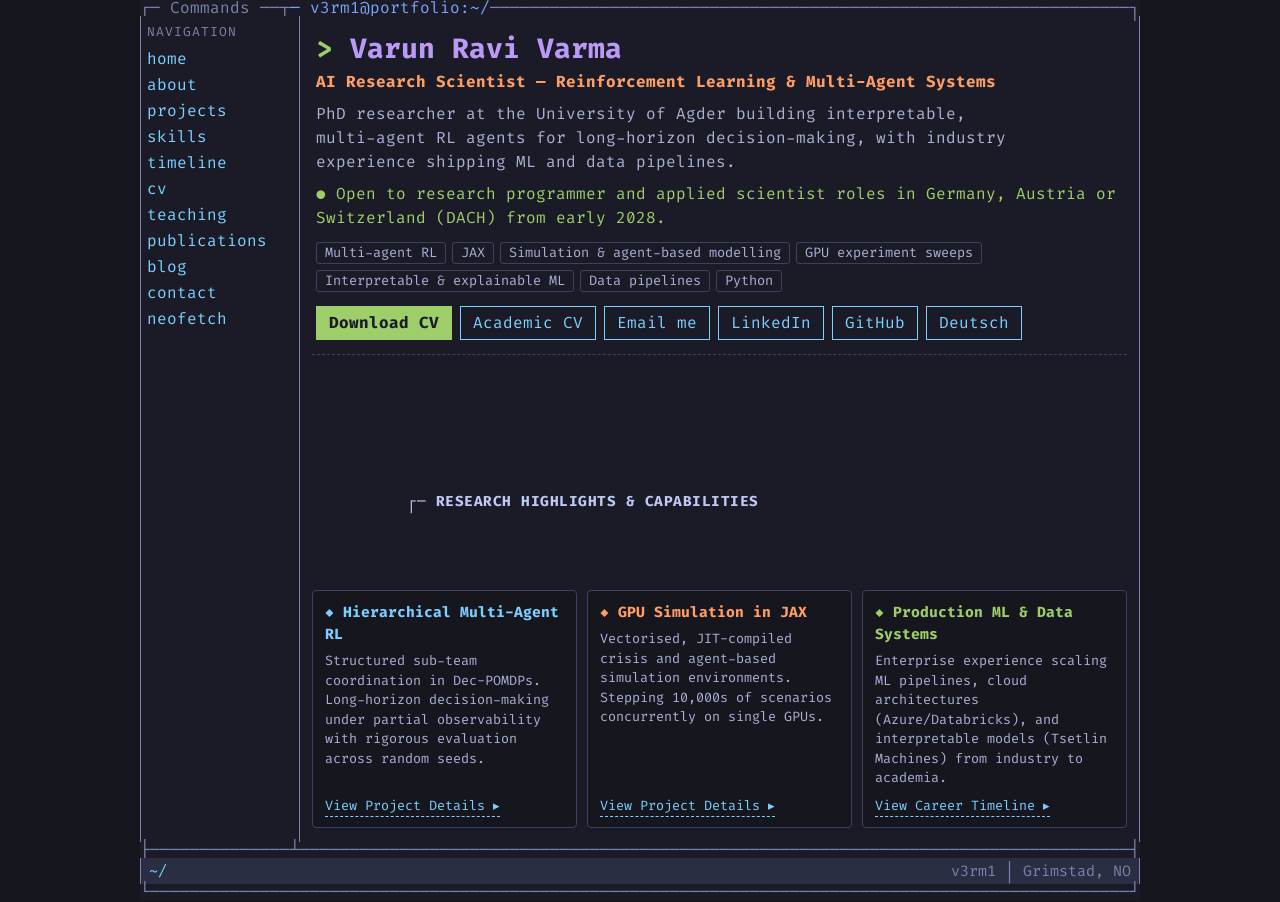
==== commit 3433646c: "Deduplicate main site navigation and align blog styling with Tokyo Night TUI" ====
--- a/index.html
+++ b/index.html
@@ -190,18 +190,8 @@
       <a class="cta" href="mailto:varunravivarma@gmail.com">Email me</a>
       <a class="cta" href="https://www.linkedin.com/in/varun-ravi-varma" target="_blank" rel="noopener">LinkedIn</a>
       <a class="cta" href="https://github.com/v3rm1" target="_blank" rel="noopener">GitHub</a>
+      <a class="cta" href="de/" hreflang="de" lang="de">Deutsch</a>
     </div>
-    <nav class="hero-navs" aria-label="Sections">
-      <a class="hero-nav" href="#about" data-cmd="about">about</a>
-      <a class="hero-nav" href="#skills" data-cmd="skills">skills</a>
-      <a class="hero-nav" href="#projects" data-cmd="projects">projects</a>
-      <a class="hero-nav" href="#timeline" data-cmd="timeline">timeline</a>
-      <a class="hero-nav" href="#cv" data-cmd="cv">cv</a>
-      <a class="hero-nav" href="#publications" data-cmd="publications">publications</a>
-      <a class="hero-nav" href="#contact" data-cmd="contact">contact</a>
-      <a class="hero-nav" href="blog/">blog</a>
-      <a class="hero-nav" href="de/" hreflang="de" lang="de">deutsch</a>
-    </nav>
   </header>
   <!-- GENERATED:hero END -->
         <div id="output" aria-live="polite"></div>
--- a/css/terminal.css
+++ b/css/terminal.css
@@ -624,6 +624,441 @@
   .status-right {
     flex-shrink: 0;
   }
+
+  .subpane-header {
+    flex-direction: column;
+    align-items: flex-start;
+  }
+}
+
+/* ── Persistent Subpane Header ────────────────────── */
+.subpane-header {
+  display: flex;
+  justify-content: space-between;
+  align-items: center;
+  padding: 8px 10px;
+  margin-bottom: 14px;
+  background: var(--bg-highlight);
+  border: 1px solid var(--gutter);
+  border-radius: 4px;
+  flex-wrap: wrap;
+  gap: 8px;
+}
+
+.subpane-identity {
+  display: flex;
+  align-items: baseline;
+  gap: 8px;
+  flex-wrap: wrap;
+}
+
+.subpane-name {
+  color: var(--magenta);
+  font-weight: 700;
+  font-size: 0.95rem;
+}
+
+.subpane-role {
+  color: var(--comment);
+  font-size: 0.85rem;
+}
+
+.subpane-actions {
+  display: flex;
+  align-items: center;
+  gap: 6px;
+}
+
+.cta-compact {
+  padding: 2px 8px;
+  font-size: 0.82rem;
+  border-radius: 2px;
+}
+
+.cta-home {
+  background: none;
+  border: 1px solid var(--gutter);
+  color: var(--cyan);
+  cursor: pointer;
+  font: inherit;
+  transition: all 0.15s;
+}
+
+.cta-home:hover {
+  border-color: var(--cyan);
+  background: var(--bg);
+}
+
+/* ── Home Executive Spotlight ─────────────────────── */
+.home-spotlight {
+  margin-top: 10px;
+  margin-bottom: 14px;
+}
+
+.spotlight-header {
+  margin-bottom: 8px;
+  font-size: 0.9rem;
+  letter-spacing: 0.5px;
+}
+
+.spotlight-grid {
+  display: grid;
+  grid-template-columns: repeat(auto-fit, minmax(260px, 1fr));
+  gap: 10px;
+  margin-bottom: 12px;
+}
+
+.spotlight-card {
+  background: var(--bg-dark);
+  border: 1px solid var(--gutter);
+  border-radius: 4px;
+  padding: 10px 12px;
+  display: flex;
+  flex-direction: column;
+  transition: border-color 0.15s;
+}
+
+.spotlight-card:hover {
+  border-color: var(--blue);
+}
+
+.spotlight-card .card-title {
+  margin-bottom: 6px;
+  font-size: 0.92rem;
+}
+
+.spotlight-card .card-body {
+  color: var(--fg-dark);
+  font-size: 0.84rem;
+  line-height: 1.45;
+  flex: 1;
+  margin-bottom: 8px;
+}
+
+.spotlight-card .card-link {
+  font-size: 0.84rem;
+}
+
+.spotlight-quicklinks {
+  display: flex;
+  flex-wrap: wrap;
+  gap: 8px;
+  align-items: center;
+  padding: 8px 10px;
+  background: var(--bg-dark);
+  border: 1px dashed var(--gutter);
+  border-radius: 4px;
+  font-size: 0.84rem;
+}
+
+/* ── Collapsible Boot Details ─────────────────────── */
+.boot-details {
+  margin-top: 10px;
+  border-top: 1px dashed var(--gutter);
+  padding-top: 8px;
+}
+
+.boot-summary {
+  cursor: pointer;
+  user-select: none;
+  font-size: 0.82rem;
+  padding: 4px 0;
+  outline: none;
+}
+
+.boot-summary:hover {
+  color: var(--cyan);
+}
+
+.boot-log-container {
+  margin-top: 6px;
+  padding: 6px 10px;
+  background: var(--bg-dark);
+  border-radius: 3px;
+  font-size: 0.82rem;
+}
+
+/* ── Projects Navigation & Cards ──────────────────── */
+.projects-filter-bar {
+  display: flex;
+  flex-wrap: wrap;
+  gap: 6px;
+  align-items: center;
+  margin-bottom: 12px;
+  padding-bottom: 8px;
+  border-bottom: 1px solid var(--gutter);
+}
+
+.filter-btn {
+  background: none;
+  border: 1px solid var(--gutter);
+  color: var(--comment);
+  font: inherit;
+  font-size: 0.82rem;
+  padding: 2px 8px;
+  border-radius: 3px;
+  cursor: pointer;
+  transition: all 0.15s;
+}
+
+.filter-btn:hover {
+  color: var(--fg);
+  border-color: var(--cyan);
+}
+
+.filter-btn.active {
+  background: var(--bg-highlight);
+  color: var(--magenta);
+  border-color: var(--magenta);
+  font-weight: 700;
+}
+
+.project-card {
+  background: var(--bg-dark);
+  border: 1px solid var(--gutter);
+  border-radius: 4px;
+  padding: 10px 12px;
+  margin-bottom: 10px;
+  transition: border-color 0.15s;
+}
+
+.project-card:hover {
+  border-color: var(--cyan);
+}
+
+.project-card-header {
+  display: flex;
+  justify-content: space-between;
+  align-items: baseline;
+  flex-wrap: wrap;
+  gap: 6px;
+  margin-bottom: 4px;
+}
+
+.project-card-title {
+  font-weight: 700;
+  color: var(--cyan);
+}
+
+.project-card-status {
+  font-size: 0.8rem;
+  color: var(--orange);
+}
+
+.project-card-desc {
+  font-size: 0.86rem;
+  color: var(--fg-dark);
+  line-height: 1.45;
+  margin-bottom: 8px;
+}
+
+.project-card-footer {
+  display: flex;
+  justify-content: space-between;
+  align-items: center;
+  flex-wrap: wrap;
+  gap: 6px;
+}
+
+.project-pager {
+  display: flex;
+  justify-content: space-between;
+  align-items: center;
+  margin-top: 16px;
+  padding-top: 10px;
+  border-top: 1px solid var(--gutter);
+  flex-wrap: wrap;
+  gap: 8px;
+}
+
+/* ── Connected Vertical Timeline ──────────────────── */
+.timeline-rail {
+  margin: 12px 0;
+  display: flex;
+  flex-direction: column;
+}
+
+.timeline-step {
+  display: grid;
+  grid-template-columns: 24px 1fr;
+  position: relative;
+}
+
+.timeline-line {
+  display: flex;
+  flex-direction: column;
+  align-items: center;
+}
+
+.timeline-glyph {
+  color: var(--cyan);
+  font-size: 1rem;
+  line-height: 1.2;
+}
+
+.timeline-connector {
+  flex: 1;
+  width: 1px;
+  background: var(--gutter);
+  margin: 2px 0;
+}
+
+.timeline-content {
+  padding-bottom: 14px;
+  padding-left: 6px;
+}
+
+.timeline-role {
+  font-weight: 700;
+  color: var(--fg);
+  font-size: 0.95rem;
+}
+
+.timeline-org {
+  color: var(--blue);
+  font-size: 0.9rem;
+}
+
+.timeline-date {
+  color: var(--comment);
+  font-size: 0.82rem;
+  margin-top: 2px;
+}
+
+/* ── BibTeX Drawer & Copy Buttons ─────────────────── */
+.bibtex-toggle-btn {
+  background: none;
+  border: 1px solid var(--gutter);
+  color: var(--cyan);
+  font: inherit;
+  font-size: 0.8rem;
+  padding: 1px 6px;
+  border-radius: 3px;
+  cursor: pointer;
+  margin-left: 8px;
+  transition: all 0.15s;
+}
+
+.bibtex-toggle-btn:hover {
+  border-color: var(--magenta);
+  color: var(--magenta);
+}
+
+.bibtex-drawer {
+  margin-top: 8px;
+  background: var(--bg-dark);
+  border: 1px solid var(--gutter);
+  border-radius: 4px;
+  padding: 8px 10px;
+}
+
+.bibtex-code {
+  font-family: inherit;
+  font-size: 0.78rem;
+  color: var(--fg-dark);
+  white-space: pre-wrap;
+  word-break: break-word;
+  line-height: 1.35;
+}
+
+.copy-btn {
+  background: var(--bg-highlight);
+  border: 1px solid var(--comment);
+  color: var(--fg);
+  font: inherit;
+  font-size: 0.76rem;
+  padding: 2px 8px;
+  border-radius: 3px;
+  cursor: pointer;
+  float: right;
+  margin-bottom: 6px;
+  transition: all 0.15s;
+}
+
+.copy-btn:hover {
+  background: var(--cyan);
+  color: var(--bg);
+}
+
+.copy-inline-btn {
+  background: none;
+  border: 1px dashed var(--gutter);
+  color: var(--cyan);
+  font: inherit;
+  font-size: 0.78rem;
+  padding: 1px 6px;
+  border-radius: 3px;
+  cursor: pointer;
+  margin-left: 6px;
+  transition: all 0.15s;
+}
+
+.copy-inline-btn:hover {
+  border-color: var(--cyan);
+  background: var(--bg-highlight);
+}
+
+/* ── Skills Live Filter ───────────────────────────── */
+.skills-filter-wrap {
+  display: flex;
+  align-items: center;
+  gap: 8px;
+  margin-bottom: 12px;
+  padding: 6px 10px;
+  background: var(--bg-dark);
+  border: 1px solid var(--gutter);
+  border-radius: 4px;
+}
+
+.tui-input {
+  flex: 1;
+  background: transparent;
+  border: none;
+  font: inherit;
+  color: var(--fg);
+  font-size: 0.88rem;
+  outline: none;
+}
+
+.tui-input::placeholder {
+  color: var(--comment);
+}
+
+.skill-pill {
+  display: inline-flex;
+  align-items: center;
+  background: var(--bg-dark);
+  border: 1px solid var(--gutter);
+  border-radius: 3px;
+  padding: 1px 6px;
+  margin: 2px 4px 2px 0;
+  font-size: 0.85rem;
+}
+
+.skill-pill.top-skill {
+  border-color: var(--purple);
+}
+
+.skill-count {
+  font-size: 0.75rem;
+  color: var(--comment);
+  margin-left: 4px;
+}
+
+/* ── Breadcrumb Button in Status Bar ──────────────── */
+.breadcrumb-btn {
+  background: none;
+  border: none;
+  color: var(--cyan);
+  font: inherit;
+  cursor: pointer;
+  padding: 0;
+  text-decoration: underline;
+  text-decoration-style: dotted;
+}
+
+.breadcrumb-btn:hover {
+  color: var(--fg);
 }
 
 /* ── Touch screens: finger-sized targets ──────────── */
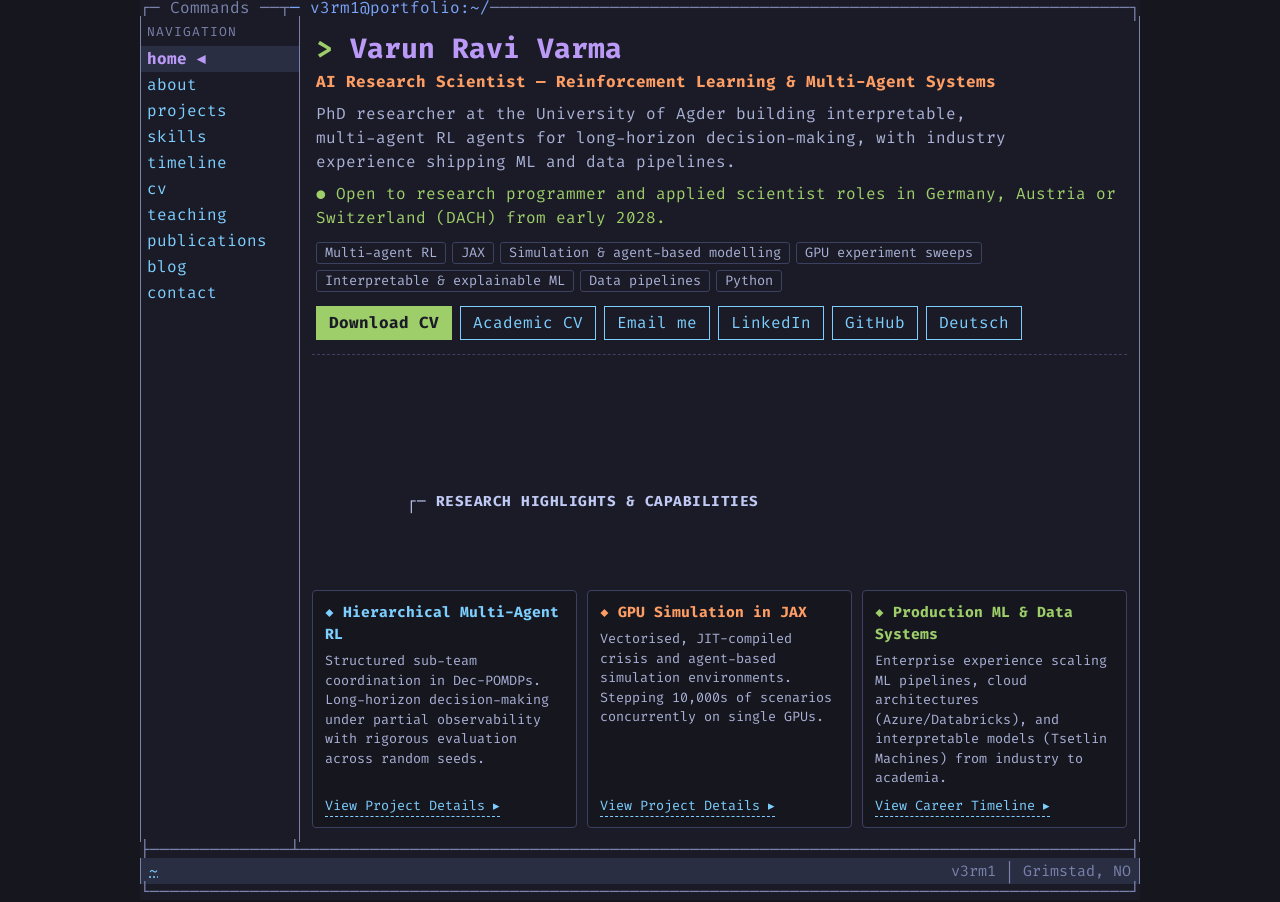
==== commit fe8dfc75: "Drop system boot sequence and neofetch command" ====
--- a/index.html
+++ b/index.html
@@ -172,7 +172,6 @@
         <button type="button" class="sidebar-item" data-cmd="publications">publications</button>
         <button type="button" class="sidebar-item" data-cmd="blog">blog</button>
         <button type="button" class="sidebar-item" data-cmd="contact">contact</button>
-        <button type="button" class="sidebar-item" data-cmd="neofetch">neofetch</button>
       </nav>
 
       <!-- Main terminal panel -->
--- a/css/terminal.css
+++ b/css/terminal.css
@@ -317,16 +317,6 @@
   margin: 6px 0;
 }
 
-/* ── Boot text ────────────────────────────────────── */
-.boot-tag {
-  color: var(--comment);
-}
-
-.boot-ok {
-  color: var(--green);
-  font-weight: 700;
-}
-
 /* ── Hero ─────────────────────────────────────────── */
 .hero {
   padding: 12px 4px 14px;
@@ -545,11 +535,6 @@
     mask-image: linear-gradient(to right, #000 80%, transparent);
   }
 
-  /* Nobody scrolls past the hero to read it on a phone. */
-  .boot-line {
-    display: none;
-  }
-
   .row {
     grid-template-columns: 1fr;
   }
@@ -737,45 +722,6 @@
 
 .spotlight-card .card-link {
   font-size: 0.84rem;
-}
-
-.spotlight-quicklinks {
-  display: flex;
-  flex-wrap: wrap;
-  gap: 8px;
-  align-items: center;
-  padding: 8px 10px;
-  background: var(--bg-dark);
-  border: 1px dashed var(--gutter);
-  border-radius: 4px;
-  font-size: 0.84rem;
-}
-
-/* ── Collapsible Boot Details ─────────────────────── */
-.boot-details {
-  margin-top: 10px;
-  border-top: 1px dashed var(--gutter);
-  padding-top: 8px;
-}
-
-.boot-summary {
-  cursor: pointer;
-  user-select: none;
-  font-size: 0.82rem;
-  padding: 4px 0;
-  outline: none;
-}
-
-.boot-summary:hover {
-  color: var(--cyan);
-}
-
-.boot-log-container {
-  margin-top: 6px;
-  padding: 6px 10px;
-  background: var(--bg-dark);
-  border-radius: 3px;
-  font-size: 0.82rem;
 }
 
 /* ── Projects Navigation & Cards ──────────────────── */
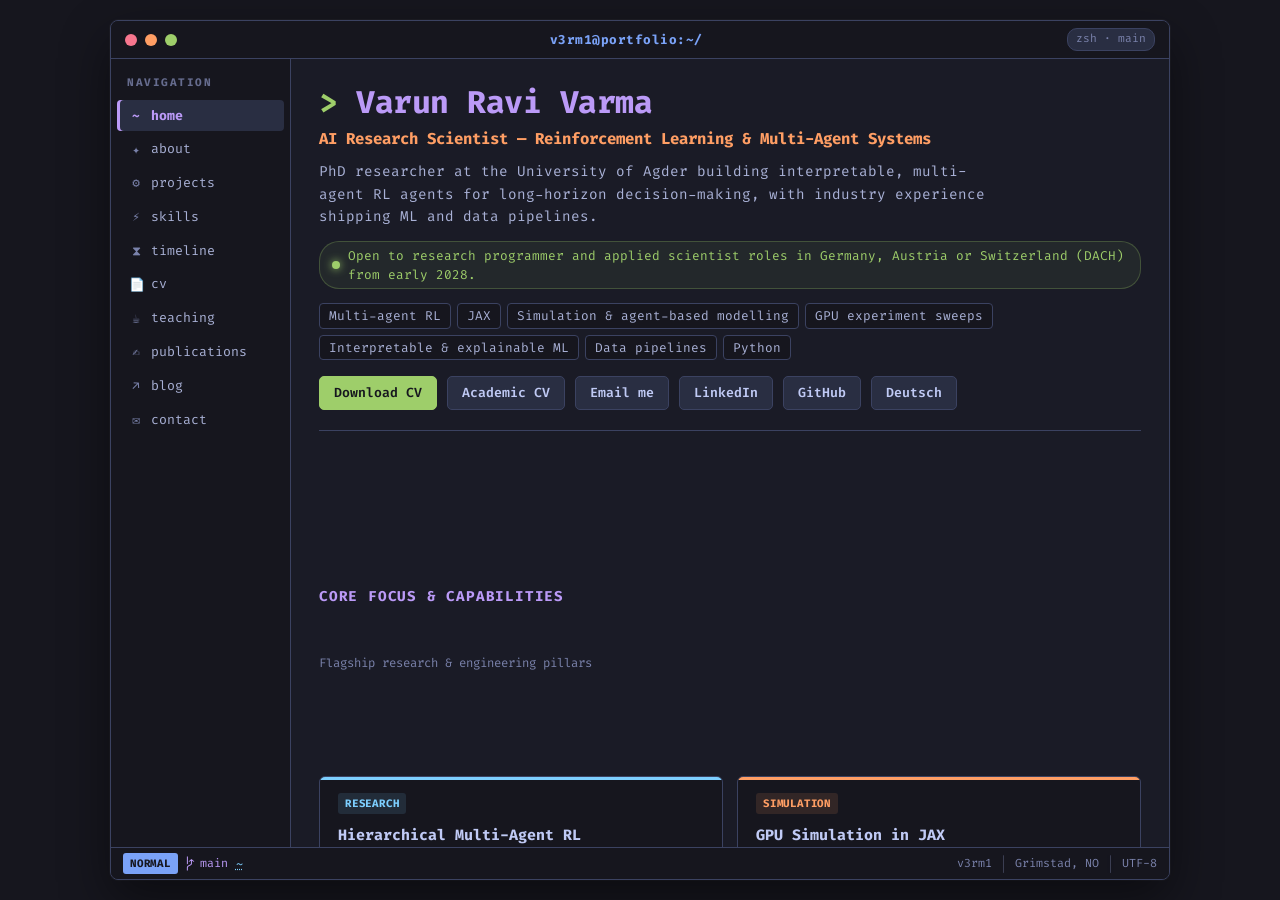
==== commit d82f97c9: "Polish terminal UI frame, hero hierarchy, cards, and titlebar chrome" ====
--- a/index.html
+++ b/index.html
@@ -149,29 +149,32 @@
 </head>
 <body>
   <div class="tui-frame">
-    <!-- Top border with title -->
-    <div class="tui-top-border">
-      <span class="border-left">┌─ Commands ──┬</span>
-      <span class="border-title" id="frame-title">─ v3rm1@portfolio:~/ </span>
-      <span class="border-fill">────────────────────────────────────────────────────────────────────────────────────────────────────────────────────────────</span>
-      <span class="border-right">┐</span>
-    </div>
+    <!-- Modern Terminal Window Titlebar -->
+    <header class="tui-window-titlebar">
+      <div class="window-controls" aria-hidden="true">
+        <span class="window-dot dot-close"></span>
+        <span class="window-dot dot-minimize"></span>
+        <span class="window-dot dot-maximize"></span>
+      </div>
+      <div class="window-title" id="frame-title">v3rm1@portfolio:~/</div>
+      <div class="window-badge" aria-hidden="true">zsh · main</div>
+    </header>
 
     <!-- Middle: sidebar + main -->
     <div class="tui-middle">
       <!-- Sidebar -->
       <nav class="tui-sidebar" id="sidebar" aria-label="Menu">
         <div class="sidebar-header">NAVIGATION</div>
-        <button type="button" class="sidebar-item" data-cmd="">home</button>
-        <button type="button" class="sidebar-item" data-cmd="about">about</button>
-        <button type="button" class="sidebar-item" data-cmd="projects">projects</button>
-        <button type="button" class="sidebar-item" data-cmd="skills">skills</button>
-        <button type="button" class="sidebar-item" data-cmd="timeline">timeline</button>
-        <button type="button" class="sidebar-item" data-cmd="cv">cv</button>
-        <button type="button" class="sidebar-item" data-cmd="teaching">teaching</button>
-        <button type="button" class="sidebar-item" data-cmd="publications">publications</button>
-        <button type="button" class="sidebar-item" data-cmd="blog">blog</button>
-        <button type="button" class="sidebar-item" data-cmd="contact">contact</button>
+        <button type="button" class="sidebar-item" data-cmd=""><span class="sidebar-icon">~</span> home</button>
+        <button type="button" class="sidebar-item" data-cmd="about"><span class="sidebar-icon">✦</span> about</button>
+        <button type="button" class="sidebar-item" data-cmd="projects"><span class="sidebar-icon">⚙</span> projects</button>
+        <button type="button" class="sidebar-item" data-cmd="skills"><span class="sidebar-icon">⚡</span> skills</button>
+        <button type="button" class="sidebar-item" data-cmd="timeline"><span class="sidebar-icon">⧗</span> timeline</button>
+        <button type="button" class="sidebar-item" data-cmd="cv"><span class="sidebar-icon">📄</span> cv</button>
+        <button type="button" class="sidebar-item" data-cmd="teaching"><span class="sidebar-icon">☕</span> teaching</button>
+        <button type="button" class="sidebar-item" data-cmd="publications"><span class="sidebar-icon">✍</span> publications</button>
+        <button type="button" class="sidebar-item" data-cmd="blog"><span class="sidebar-icon">↗</span> blog</button>
+        <button type="button" class="sidebar-item" data-cmd="contact"><span class="sidebar-icon">✉</span> contact</button>
       </nav>
 
       <!-- Main terminal panel -->
@@ -181,15 +184,15 @@
     <h1 class="hero-name">Varun Ravi Varma</h1>
     <p class="hero-headline">AI Research Scientist — Reinforcement Learning &amp; Multi-Agent Systems</p>
     <p class="hero-tagline">PhD researcher at the University of Agder building interpretable, multi-agent RL agents for long-horizon decision-making, with industry experience shipping ML and data pipelines.</p>
-    <p class="hero-availability">● Open to research programmer and applied scientist roles in Germany, Austria or Switzerland (DACH) from early 2028.</p>
+    <div class="hero-availability"><span class="status-pulse"></span><span>Open to research programmer and applied scientist roles in Germany, Austria or Switzerland (DACH) from early 2028.</span></div>
     <p class="tags hero-skills"><a class="tag" href="#skill-multi-agent-rl" data-cmd="skills multi-agent-rl">Multi-agent RL</a> <a class="tag" href="#skill-jax" data-cmd="skills jax">JAX</a> <a class="tag" href="#skill-simulation-agent-based-modelling" data-cmd="skills simulation-agent-based-modelling">Simulation &amp; agent-based modelling</a> <a class="tag" href="#skill-gpu-experiment-sweeps" data-cmd="skills gpu-experiment-sweeps">GPU experiment sweeps</a> <a class="tag" href="#skill-interpretable-explainable-ml" data-cmd="skills interpretable-explainable-ml">Interpretable &amp; explainable ML</a> <a class="tag" href="#skill-data-pipelines" data-cmd="skills data-pipelines">Data pipelines</a> <a class="tag" href="#skill-python" data-cmd="skills python">Python</a></p>
     <div class="hero-cta">
       <a class="cta cta-primary" href="files/cv/VarunRaviVarma_Industry_CV.pdf" download>Download CV</a>
-      <a class="cta" href="files/cv/VRVarma_Academic_CV.pdf" download>Academic CV</a>
-      <a class="cta" href="mailto:varunravivarma@gmail.com">Email me</a>
-      <a class="cta" href="https://www.linkedin.com/in/varun-ravi-varma" target="_blank" rel="noopener">LinkedIn</a>
-      <a class="cta" href="https://github.com/v3rm1" target="_blank" rel="noopener">GitHub</a>
-      <a class="cta" href="de/" hreflang="de" lang="de">Deutsch</a>
+      <a class="cta cta-secondary" href="files/cv/VRVarma_Academic_CV.pdf" download>Academic CV</a>
+      <a class="cta cta-secondary" href="mailto:varunravivarma@gmail.com">Email me</a>
+      <a class="cta cta-secondary" href="https://www.linkedin.com/in/varun-ravi-varma" target="_blank" rel="noopener">LinkedIn</a>
+      <a class="cta cta-secondary" href="https://github.com/v3rm1" target="_blank" rel="noopener">GitHub</a>
+      <a class="cta cta-secondary" href="de/" hreflang="de" lang="de">Deutsch</a>
     </div>
   </header>
   <!-- GENERATED:hero END -->
@@ -692,27 +695,21 @@
       </main>
     </div>
 
-    <!-- Separator between middle and status bar -->
-    <div class="tui-mid-border tui-border-row">
-      <span class="border-left">├──────────────┴</span>
-      <span class="border-fill">────────────────────────────────────────────────────────────────────────────────────────────────────────────────────────────</span>
-      <span class="border-right">┤</span>
-    </div>
-
-    <!-- Status bar -->
-    <div class="tui-statusbar">
-      <span class="status-left" id="status-path">~/</span>
-      <span class="status-right">
-        v3rm1 │ Grimstad, NO
-      </span>
-    </div>
-
-    <!-- Bottom border -->
-    <div class="tui-bottom-border tui-border-row">
-      <span class="border-left">└</span>
-      <span class="border-fill">────────────────────────────────────────────────────────────────────────────────────────────────────────────────────────────</span>
-      <span class="border-right">┘</span>
-    </div>
+    <!-- Integrated Modern Status Bar -->
+    <footer class="tui-statusbar">
+      <div class="status-left">
+        <span class="status-mode" aria-hidden="true">NORMAL</span>
+        <span class="status-branch" aria-hidden="true"> main</span>
+        <span class="status-path" id="status-path">~/</span>
+      </div>
+      <div class="status-right">
+        <span>v3rm1</span>
+        <span class="status-separator">│</span>
+        <span>Grimstad, NO</span>
+        <span class="status-separator">│</span>
+        <span>UTF-8</span>
+      </div>
+    </footer>
   </div>
 
   <script src="js/data.js"></script>
--- a/css/terminal.css
+++ b/css/terminal.css
@@ -15,8 +15,6 @@
   --red: #f7768e;
   --cyan: #7dcfff;
   --purple: #9d7cd8;
-
-  --sidebar-width: 16ch;
 }
 
 * {
@@ -31,53 +29,79 @@
   font-family: 'Fira Code', 'JetBrains Mono', 'Cascadia Code', 'Consolas', monospace;
   color: var(--fg);
   overflow: hidden;
-  font-size: 16px;
+  font-size: 15px;
   line-height: 1.5;
 }
 
-/* ── TUI Frame ─────────────────────────────────────── */
+/* ── Modern Terminal Window Frame ──────────────────── */
 .tui-frame {
   display: flex;
   flex-direction: column;
-  height: 100vh;
-  max-width: 1000px;
-  margin: 0 auto;
+  height: calc(100vh - 40px);
+  max-width: 1060px;
+  margin: 20px auto;
   background: var(--bg);
-}
-
-/* ── Top border ────────────────────────────────────── */
-.tui-top-border {
-  display: flex;
-  color: var(--comment);
-  line-height: 1;
-  white-space: nowrap;
+  border: 1px solid var(--gutter);
+  border-radius: 8px;
+  box-shadow: 0 20px 50px rgba(0, 0, 0, 0.45), 0 0 0 1px rgba(255, 255, 255, 0.03);
+  overflow: hidden;
+}
+
+/* ── Modern Window Titlebar ────────────────────────── */
+.tui-window-titlebar {
+  display: flex;
+  align-items: center;
+  justify-content: space-between;
+  height: 38px;
+  padding: 0 14px;
+  background: var(--bg-dark);
+  border-bottom: 1px solid var(--gutter);
   user-select: none;
   -webkit-user-select: none;
-}
-
-.tui-top-border .border-left {
   flex-shrink: 0;
 }
 
-/* Shows the current pane's path; truncates rather than overflow. */
-.tui-top-border .border-title {
-  min-width: 0;
+.window-controls {
+  display: flex;
+  align-items: center;
+  gap: 8px;
+  width: 60px;
+}
+
+.window-dot {
+  width: 12px;
+  height: 12px;
+  border-radius: 50%;
+  display: inline-block;
+  transition: opacity 0.15s;
+}
+
+.dot-close { background: #f7768e; }
+.dot-minimize { background: #ff9e64; }
+.dot-maximize { background: #9ece6a; }
+
+.window-title {
+  color: var(--blue);
+  font-size: 0.85rem;
+  font-weight: 700;
+  letter-spacing: 0.5px;
+  text-align: center;
   overflow: hidden;
   text-overflow: ellipsis;
-  color: var(--blue);
-}
-
-.tui-top-border .border-fill {
-  flex: 1;
-  overflow: hidden;
+  white-space: nowrap;
+}
+
+.window-badge {
+  font-size: 0.75rem;
   color: var(--comment);
-}
-
-.tui-top-border .border-right {
-  flex-shrink: 0;
-}
-
-/* ── Middle section (sidebar + divider + main) ───── */
+  background: var(--bg-highlight);
+  padding: 2px 8px;
+  border-radius: 10px;
+  border: 1px solid var(--gutter);
+  text-align: right;
+}
+
+/* ── Middle section (sidebar + main) ──────────────── */
 .tui-middle {
   flex: 1;
   display: flex;
@@ -87,46 +111,60 @@
 
 /* ── Sidebar ───────────────────────────────────────── */
 .tui-sidebar {
-  width: var(--sidebar-width);
+  width: 180px;
   flex-shrink: 0;
-  background: var(--bg);
-  padding: 4px 0;
+  background: var(--bg-dark);
+  padding: 12px 6px;
   overflow-y: auto;
-  border-left: 1px solid var(--comment);
-  border-right: 1px solid var(--comment);
+  border-right: 1px solid var(--gutter);
 }
 
 .sidebar-header {
-  padding: 2px 8px 4px 6px;
+  padding: 4px 10px 8px 10px;
   color: var(--comment);
-  font-size: 13px;
-  letter-spacing: 1px;
+  font-size: 11px;
+  font-weight: 700;
+  letter-spacing: 1.5px;
   user-select: none;
   -webkit-user-select: none;
+  opacity: 0.8;
 }
 
 .sidebar-item {
-  display: block;
+  display: flex;
+  align-items: center;
+  gap: 8px;
   width: 100%;
-  padding: 1px 8px 1px 6px;
+  padding: 6px 12px;
+  margin-bottom: 2px;
   background: none;
   border: none;
+  border-radius: 4px;
   font: inherit;
+  font-size: 0.88rem;
   text-align: left;
-  color: var(--cyan);
+  color: var(--fg-dark);
   cursor: pointer;
   white-space: nowrap;
-  transition: background 0.1s, color 0.1s;
-}
-
-.sidebar-item::before {
-  content: ' ';
+  transition: all 0.15s ease;
+}
+
+.sidebar-icon {
+  color: var(--comment);
+  font-size: 0.85rem;
+  width: 14px;
+  text-align: center;
+  transition: color 0.15s;
 }
 
 @media (hover: hover) {
   .sidebar-item:hover {
     background: var(--bg-highlight);
     color: var(--fg);
+    transform: translateX(2px);
+  }
+  .sidebar-item:hover .sidebar-icon {
+    color: var(--cyan);
   }
 }
 
@@ -140,10 +178,10 @@
   background: var(--bg-highlight);
   color: var(--magenta);
   font-weight: 700;
-}
-
-.sidebar-item.active::after {
-  content: ' ◂';
+  box-shadow: inset 3px 0 0 var(--magenta);
+}
+
+.sidebar-item.active .sidebar-icon {
   color: var(--magenta);
 }
 
@@ -151,10 +189,9 @@
 .tui-main {
   flex: 1;
   overflow-y: auto;
-  padding: 4px 12px;
+  padding: 22px 28px;
   min-width: 0;
   scroll-behavior: smooth;
-  border-right: 1px solid var(--comment);
 }
 
 .tui-main::-webkit-scrollbar {
@@ -170,74 +207,66 @@
   border-radius: 4px;
 }
 
-/* ── Mid border (separator) ───────────────────────── */
-.tui-mid-border {
-  display: flex;
-  color: var(--comment);
-  line-height: 1;
-  white-space: nowrap;
-  user-select: none;
-  -webkit-user-select: none;
-}
-
-.tui-mid-border .border-left {
-  flex-shrink: 0;
-}
-
-.tui-mid-border .border-fill {
-  flex: 1;
-  overflow: hidden;
-}
-
-.tui-mid-border .border-right {
-  flex-shrink: 0;
+/* Pages without the command sidebar (de/) */
+.tui-main-full {
+  padding: 24px 32px;
 }
 
 /* ── Status bar ───────────────────────────────────── */
 .tui-statusbar {
   display: flex;
   justify-content: space-between;
-  padding: 2px 8px;
-  background: var(--bg-highlight);
+  align-items: center;
+  height: 32px;
+  padding: 0 12px;
+  background: var(--bg-dark);
+  border-top: 1px solid var(--gutter);
   color: var(--fg-dark);
-  font-size: 15px;
+  font-size: 0.8rem;
   white-space: nowrap;
   overflow: hidden;
   user-select: none;
   -webkit-user-select: none;
-  border-left: 1px solid var(--comment);
-  border-right: 1px solid var(--comment);
+  flex-shrink: 0;
 }
 
 .status-left {
-  color: var(--cyan);
+  display: flex;
+  align-items: center;
+  gap: 8px;
+  color: var(--fg);
+}
+
+.status-mode {
+  background: var(--blue);
+  color: var(--bg-dark);
+  font-weight: 700;
+  font-size: 0.72rem;
+  letter-spacing: 0.8px;
+  padding: 2px 7px;
+  border-radius: 3px;
+}
+
+.status-branch {
+  color: var(--magenta);
+  font-size: 0.78rem;
+}
+
+.status-path {
+  color: var(--cyan);
+  font-family: inherit;
 }
 
 .status-right {
+  display: flex;
+  align-items: center;
+  gap: 8px;
   color: var(--comment);
-}
-
-/* ── Bottom border ────────────────────────────────── */
-.tui-bottom-border {
-  display: flex;
-  color: var(--comment);
-  line-height: 1;
-  white-space: nowrap;
-  user-select: none;
-  -webkit-user-select: none;
-}
-
-.tui-bottom-border .border-left {
-  flex-shrink: 0;
-}
-
-.tui-bottom-border .border-fill {
-  flex: 1;
-  overflow: hidden;
-}
-
-.tui-bottom-border .border-right {
-  flex-shrink: 0;
+  font-size: 0.78rem;
+}
+
+.status-separator {
+  opacity: 0.4;
 }
 
 /* ── Output ───────────────────────────────────────── */
@@ -247,14 +276,13 @@
 }
 
 .output-line {
-  margin-bottom: 1px;
+  margin-bottom: 2px;
 }
 
 .output-block {
-  margin-bottom: 10px;
-}
-
-/* Name and description columns; the description wraps under itself. */
+  margin-bottom: 14px;
+}
+
 .row {
   display: grid;
   grid-template-columns: max-content 1fr;
@@ -294,6 +322,7 @@
 @media (hover: hover) {
   .clickable:hover {
     color: var(--fg);
+    border-color: var(--fg);
   }
 }
 
@@ -301,33 +330,35 @@
 a.ext-link {
   color: var(--blue);
   text-decoration: none;
-  border-bottom: 1px solid var(--blue);
-  transition: color 0.15s;
+  border-bottom: 1px solid rgba(122, 162, 247, 0.4);
+  transition: all 0.15s;
 }
 
 @media (hover: hover) {
   a.ext-link:hover {
-    color: var(--fg);
-  }
-}
-
-/* ── Separator ────────────────────────────────────── */
+    color: var(--cyan);
+    border-bottom-color: var(--cyan);
+  }
+}
+
 .separator {
-  color: var(--comment);
-  margin: 6px 0;
+  color: var(--gutter);
+  margin: 8px 0;
 }
 
 /* ── Hero ─────────────────────────────────────────── */
 .hero {
-  padding: 12px 4px 14px;
-  margin-bottom: 8px;
-  border-bottom: 1px dashed var(--gutter);
+  padding: 4px 0 20px;
+  margin-bottom: 16px;
+  border-bottom: 1px solid var(--gutter);
 }
 
 .hero-name {
-  font-size: 1.75rem;
-  line-height: 1.2;
+  font-size: 2.1rem;
+  line-height: 1.15;
   color: var(--magenta);
+  font-weight: 700;
+  letter-spacing: -0.5px;
 }
 
 .hero-name::before {
@@ -336,75 +367,93 @@
 }
 
 .hero-headline {
-  margin-top: 4px;
+  margin-top: 6px;
   color: var(--orange);
   font-weight: 700;
+  font-size: 1.05rem;
 }
 
 .hero-tagline {
-  margin-top: 8px;
-  max-width: 70ch;
+  margin-top: 10px;
+  max-width: 74ch;
   color: var(--fg-dark);
+  font-size: 0.95rem;
+  line-height: 1.6;
 }
 
 .hero-availability {
-  margin-top: 8px;
+  display: inline-flex;
+  align-items: center;
+  gap: 8px;
+  margin-top: 12px;
+  padding: 4px 12px;
+  background: rgba(158, 206, 106, 0.08);
+  border: 1px solid rgba(158, 206, 106, 0.25);
+  border-radius: 20px;
   color: var(--green);
+  font-size: 0.85rem;
+}
+
+.status-pulse {
+  width: 8px;
+  height: 8px;
+  border-radius: 50%;
+  background: var(--green);
+  box-shadow: 0 0 8px var(--green);
+  animation: pulse 2s infinite ease-in-out;
+  display: inline-block;
+  flex-shrink: 0;
+}
+
+@keyframes pulse {
+  0%, 100% { opacity: 1; transform: scale(1); }
+  50% { opacity: 0.35; transform: scale(0.75); }
 }
 
 .hero-cta {
   display: flex;
   flex-wrap: wrap;
-  gap: 8px;
-  margin-top: 14px;
+  gap: 10px;
+  margin-top: 16px;
 }
 
 .cta {
-  padding: 4px 12px;
-  border: 1px solid var(--cyan);
-  color: var(--cyan);
+  display: inline-flex;
+  align-items: center;
+  padding: 6px 14px;
+  border-radius: 5px;
+  font-size: 0.88rem;
+  font-weight: 600;
   text-decoration: none;
-  transition: background 0.15s, color 0.15s;
-}
-
-.cta:hover,
-.cta:focus-visible {
-  background: var(--cyan);
-  color: var(--bg);
+  transition: all 0.15s ease;
+  cursor: pointer;
 }
 
 .cta-primary {
   background: var(--green);
-  border-color: var(--green);
-  color: var(--bg);
-  font-weight: 700;
+  color: var(--bg-dark);
+  border: 1px solid var(--green);
 }
 
 .cta-primary:hover,
 .cta-primary:focus-visible {
-  background: var(--fg);
-  border-color: var(--fg);
-}
-
-.hero-navs {
-  display: flex;
-  flex-wrap: wrap;
-  gap: 4px 16px;
-  margin-top: 12px;
-}
-
-.hero-nav {
-  color: var(--comment);
-  text-decoration: none;
-}
-
-.hero-nav::before {
-  content: '$ ';
-}
-
-.hero-nav:hover,
-.hero-nav:focus-visible {
-  color: var(--cyan);
+  background: #b4f982;
+  border-color: #b4f982;
+  box-shadow: 0 4px 12px rgba(158, 206, 106, 0.35);
+  transform: translateY(-1px);
+}
+
+.cta-secondary, .cta:not(.cta-primary) {
+  background: var(--bg-highlight);
+  color: var(--fg);
+  border: 1px solid var(--gutter);
+}
+
+.cta-secondary:hover, .cta:not(.cta-primary):hover,
+.cta-secondary:focus-visible, .cta:not(.cta-primary):focus-visible {
+  border-color: var(--cyan);
+  color: var(--cyan);
+  transform: translateY(-1px);
 }
 
 /* ── Skill tags (hero and static content) ──────────── */
@@ -412,208 +461,32 @@
   display: flex;
   flex-wrap: wrap;
   gap: 6px;
-  margin-top: 6px;
+  margin-top: 8px;
 }
 
 .tag {
-  padding: 0 8px;
-  border: 1px solid var(--gutter);
-  border-radius: 3px;
+  display: inline-flex;
+  align-items: center;
+  padding: 2px 9px;
+  border: 1px solid var(--gutter);
+  border-radius: 4px;
+  background: var(--bg-dark);
   color: var(--fg-dark);
-  font-size: 0.85em;
+  font-size: 0.85rem;
   text-decoration: none;
   white-space: nowrap;
+  transition: all 0.15s ease;
 }
 
 .tag:hover,
 .tag:focus-visible {
   border-color: var(--cyan);
   color: var(--cyan);
+  transform: translateY(-1px);
 }
 
 .hero-skills {
-  margin-top: 12px;
-}
-
-/* ── Static content (no-JS fallback, read by crawlers) ── */
-html.js #static-content {
-  display: none;
-}
-
-#static-content section {
-  margin-bottom: 24px;
-}
-
-#static-content h2 {
-  color: var(--magenta);
-  font-size: 1.1rem;
-  border-bottom: 1px solid var(--gutter);
-  margin-bottom: 8px;
-}
-
-#static-content h3 {
-  color: var(--orange);
-  font-size: 1rem;
-  margin-top: 12px;
-}
-
-#static-content h4 {
-  color: var(--cyan);
-  font-size: 1rem;
-  margin-top: 8px;
-}
-
-#static-content ul,
-#static-content ol {
-  padding-left: 2ch;
-}
-
-#static-content dt {
-  color: var(--cyan);
-  margin-top: 4px;
-}
-
-#static-content .pre {
-  white-space: pre-wrap;
-}
-
-#static-content article {
-  margin-bottom: 12px;
-}
-
-#static-content .skill-matrix dd {
-  margin-left: 2ch;
-  font-size: 0.9em;
-}
-
-#static-content .timeline {
-  list-style: none;
-  padding-left: 0;
-}
-
-/* Pages without the command sidebar (de/) need the left frame line. */
-.tui-main-full {
-  border-left: 1px solid var(--comment);
-}
-
-/* ── Responsive: narrow screens ───────────────────── */
-@media (max-width: 768px) {
-  .tui-sidebar {
-    width: 14ch;
-  }
-}
-
-@media (max-width: 600px) {
-  .tui-frame {
-    height: 100%;
-    min-height: 100vh;
-    border: none;
-  }
-
-  /* The sidebar becomes a menu row above the panel, scrolling sideways. */
-  .tui-middle {
-    flex-direction: column;
-  }
-
-  .tui-sidebar {
-    width: auto;
-    display: flex;
-    flex-shrink: 0;
-    padding: 0;
-    overflow-x: auto;
-    overflow-y: hidden;
-    border-bottom: 1px solid var(--comment);
-    scrollbar-width: none;
-  }
-
-  .tui-sidebar::-webkit-scrollbar {
-    display: none;
-  }
-
-  .tui-sidebar.has-more {
-    -webkit-mask-image: linear-gradient(to right, #000 80%, transparent);
-    mask-image: linear-gradient(to right, #000 80%, transparent);
-  }
-
-  .row {
-    grid-template-columns: 1fr;
-  }
-
-  .row .color-comment {
-    padding-left: 2ch;
-  }
-
-  .sidebar-header {
-    display: none;
-  }
-
-  .sidebar-item {
-    width: auto;
-    padding: 0 10px;
-    border-right: 1px solid var(--gutter);
-  }
-
-  .sidebar-item::before {
-    content: none;
-  }
-
-  .sidebar-item.active::after {
-    content: none;
-  }
-
-  .tui-main {
-    border-left: 1px solid var(--comment);
-  }
-
-  .tui-top-border .border-left {
-    display: none;
-  }
-
-  .tui-top-border .border-title::before {
-    content: '┌─';
-  }
-
-  .tui-mid-border .border-left {
-    font-size: 0;
-  }
-
-  .tui-mid-border .border-left::before {
-    content: '├';
-    font-size: 16px;
-  }
-
-  .tui-main {
-    padding: 8px;
-  }
-
-  .hero-name {
-    font-size: 1.4rem;
-  }
-
-  body {
-    font-size: 14px;
-    overflow-y: auto;
-  }
-
-  .tui-statusbar {
-    font-size: 12px;
-    gap: 2ch;
-  }
-
-  .status-left {
-    min-width: 0;
-    overflow: hidden;
-    text-overflow: ellipsis;
-  }
-
-  .status-right {
-    flex-shrink: 0;
-  }
-
-  .subpane-header {
-    flex-direction: column;
-    align-items: flex-start;
-  }
+  margin-top: 14px;
 }
 
 /* ── Persistent Subpane Header ────────────────────── */
@@ -621,13 +494,13 @@
   display: flex;
   justify-content: space-between;
   align-items: center;
-  padding: 8px 10px;
-  margin-bottom: 14px;
-  background: var(--bg-highlight);
-  border: 1px solid var(--gutter);
-  border-radius: 4px;
+  padding: 10px 14px;
+  margin-bottom: 16px;
+  background: var(--bg-dark);
+  border: 1px solid var(--gutter);
+  border-radius: 6px;
   flex-wrap: wrap;
-  gap: 8px;
+  gap: 10px;
 }
 
 .subpane-identity {
@@ -640,7 +513,7 @@
 .subpane-name {
   color: var(--magenta);
   font-weight: 700;
-  font-size: 0.95rem;
+  font-size: 1rem;
 }
 
 .subpane-role {
@@ -655,13 +528,13 @@
 }
 
 .cta-compact {
-  padding: 2px 8px;
+  padding: 3px 10px;
   font-size: 0.82rem;
-  border-radius: 2px;
+  border-radius: 4px;
 }
 
 .cta-home {
-  background: none;
+  background: var(--bg-highlight);
   border: 1px solid var(--gutter);
   color: var(--cyan);
   cursor: pointer;
@@ -676,73 +549,117 @@
 
 /* ── Home Executive Spotlight ─────────────────────── */
 .home-spotlight {
-  margin-top: 10px;
+  margin-top: 4px;
+  margin-bottom: 20px;
+}
+
+.spotlight-header {
   margin-bottom: 14px;
 }
 
-.spotlight-header {
-  margin-bottom: 8px;
-  font-size: 0.9rem;
-  letter-spacing: 0.5px;
+.spotlight-title {
+  color: var(--magenta);
+  font-weight: 700;
+  font-size: 0.95rem;
+  letter-spacing: 0.8px;
+}
+
+.spotlight-subtitle {
+  color: var(--comment);
+  font-size: 0.82rem;
+  margin-top: 2px;
 }
 
 .spotlight-grid {
   display: grid;
-  grid-template-columns: repeat(auto-fit, minmax(260px, 1fr));
-  gap: 10px;
-  margin-bottom: 12px;
+  grid-template-columns: repeat(auto-fit, minmax(280px, 1fr));
+  gap: 14px;
+  margin-bottom: 14px;
 }
 
 .spotlight-card {
-  background: var(--bg-dark);
-  border: 1px solid var(--gutter);
-  border-radius: 4px;
-  padding: 10px 12px;
+  position: relative;
+  background: var(--bg-dark);
+  border: 1px solid var(--gutter);
+  border-radius: 6px;
+  padding: 16px 18px;
   display: flex;
   flex-direction: column;
-  transition: border-color 0.15s;
-}
+  transition: all 0.2s ease;
+  overflow: hidden;
+}
+
+.spotlight-card::before {
+  content: "";
+  position: absolute;
+  top: 0;
+  left: 0;
+  right: 0;
+  height: 3px;
+}
+
+.spotlight-card.card-research::before { background: var(--cyan); }
+.spotlight-card.card-sim::before { background: var(--orange); }
+.spotlight-card.card-systems::before { background: var(--green); }
 
 .spotlight-card:hover {
   border-color: var(--blue);
-}
-
-.spotlight-card .card-title {
-  margin-bottom: 6px;
-  font-size: 0.92rem;
-}
-
-.spotlight-card .card-body {
+  transform: translateY(-2px);
+  box-shadow: 0 8px 24px rgba(0, 0, 0, 0.35);
+}
+
+.card-badge {
+  align-self: flex-start;
+  font-size: 0.72rem;
+  font-weight: 700;
+  letter-spacing: 0.8px;
+  padding: 2px 7px;
+  border-radius: 3px;
+  margin-bottom: 10px;
+}
+
+.badge-research { background: rgba(125, 207, 255, 0.12); color: var(--cyan); }
+.badge-sim { background: rgba(255, 158, 100, 0.12); color: var(--orange); }
+.badge-systems { background: rgba(158, 206, 106, 0.12); color: var(--green); }
+
+.card-title {
+  font-size: 1rem;
+  font-weight: 700;
+  color: var(--fg);
+  margin-bottom: 8px;
+}
+
+.card-body {
   color: var(--fg-dark);
-  font-size: 0.84rem;
-  line-height: 1.45;
+  font-size: 0.86rem;
+  line-height: 1.5;
   flex: 1;
-  margin-bottom: 8px;
-}
-
-.spotlight-card .card-link {
-  font-size: 0.84rem;
+  margin-bottom: 12px;
+}
+
+.card-link {
+  font-size: 0.86rem;
 }
 
 /* ── Projects Navigation & Cards ──────────────────── */
 .projects-filter-bar {
   display: flex;
   flex-wrap: wrap;
-  gap: 6px;
-  align-items: center;
-  margin-bottom: 12px;
-  padding-bottom: 8px;
+  gap: 8px;
+  align-items: center;
+  margin-bottom: 16px;
+  padding-bottom: 10px;
   border-bottom: 1px solid var(--gutter);
 }
 
 .filter-btn {
-  background: none;
+  background: var(--bg-dark);
   border: 1px solid var(--gutter);
   color: var(--comment);
   font: inherit;
-  font-size: 0.82rem;
-  padding: 2px 8px;
-  border-radius: 3px;
+  font-size: 0.84rem;
+  padding: 4px 10px;
+  border-radius: 4px;
   cursor: pointer;
   transition: all 0.15s;
 }
@@ -762,14 +679,15 @@
 .project-card {
   background: var(--bg-dark);
   border: 1px solid var(--gutter);
-  border-radius: 4px;
-  padding: 10px 12px;
-  margin-bottom: 10px;
-  transition: border-color 0.15s;
+  border-radius: 6px;
+  padding: 14px 16px;
+  margin-bottom: 12px;
+  transition: all 0.2s ease;
 }
 
 .project-card:hover {
   border-color: var(--cyan);
+  transform: translateY(-1px);
 }
 
 .project-card-header {
@@ -777,25 +695,29 @@
   justify-content: space-between;
   align-items: baseline;
   flex-wrap: wrap;
-  gap: 6px;
-  margin-bottom: 4px;
+  gap: 8px;
+  margin-bottom: 6px;
 }
 
 .project-card-title {
   font-weight: 700;
+  font-size: 1rem;
   color: var(--cyan);
 }
 
 .project-card-status {
-  font-size: 0.8rem;
+  font-size: 0.78rem;
   color: var(--orange);
+  background: rgba(255, 158, 100, 0.1);
+  padding: 1px 6px;
+  border-radius: 3px;
 }
 
 .project-card-desc {
-  font-size: 0.86rem;
+  font-size: 0.88rem;
   color: var(--fg-dark);
-  line-height: 1.45;
-  margin-bottom: 8px;
+  line-height: 1.5;
+  margin-bottom: 10px;
 }
 
 .project-card-footer {
@@ -803,23 +725,23 @@
   justify-content: space-between;
   align-items: center;
   flex-wrap: wrap;
-  gap: 6px;
+  gap: 8px;
 }
 
 .project-pager {
   display: flex;
   justify-content: space-between;
   align-items: center;
-  margin-top: 16px;
-  padding-top: 10px;
+  margin-top: 20px;
+  padding-top: 12px;
   border-top: 1px solid var(--gutter);
   flex-wrap: wrap;
-  gap: 8px;
+  gap: 10px;
 }
 
 /* ── Connected Vertical Timeline ──────────────────── */
 .timeline-rail {
-  margin: 12px 0;
+  margin: 16px 0;
   display: flex;
   flex-direction: column;
 }
@@ -850,8 +772,8 @@
 }
 
 .timeline-content {
-  padding-bottom: 14px;
-  padding-left: 6px;
+  padding-bottom: 16px;
+  padding-left: 8px;
 }
 
 .timeline-role {
@@ -873,12 +795,12 @@
 
 /* ── BibTeX Drawer & Copy Buttons ─────────────────── */
 .bibtex-toggle-btn {
-  background: none;
+  background: var(--bg-dark);
   border: 1px solid var(--gutter);
   color: var(--cyan);
   font: inherit;
   font-size: 0.8rem;
-  padding: 1px 6px;
+  padding: 2px 7px;
   border-radius: 3px;
   cursor: pointer;
   margin-left: 8px;
@@ -895,7 +817,7 @@
   background: var(--bg-dark);
   border: 1px solid var(--gutter);
   border-radius: 4px;
-  padding: 8px 10px;
+  padding: 10px 12px;
 }
 
 .bibtex-code {
@@ -904,7 +826,7 @@
   color: var(--fg-dark);
   white-space: pre-wrap;
   word-break: break-word;
-  line-height: 1.35;
+  line-height: 1.4;
 }
 
 .copy-btn {
@@ -927,12 +849,12 @@
 }
 
 .copy-inline-btn {
-  background: none;
-  border: 1px dashed var(--gutter);
+  background: var(--bg-dark);
+  border: 1px solid var(--gutter);
   color: var(--cyan);
   font: inherit;
   font-size: 0.78rem;
-  padding: 1px 6px;
+  padding: 2px 7px;
   border-radius: 3px;
   cursor: pointer;
   margin-left: 6px;
@@ -949,11 +871,11 @@
   display: flex;
   align-items: center;
   gap: 8px;
-  margin-bottom: 12px;
-  padding: 6px 10px;
-  background: var(--bg-dark);
-  border: 1px solid var(--gutter);
-  border-radius: 4px;
+  margin-bottom: 14px;
+  padding: 8px 12px;
+  background: var(--bg-dark);
+  border: 1px solid var(--gutter);
+  border-radius: 6px;
 }
 
 .tui-input {
@@ -962,7 +884,7 @@
   border: none;
   font: inherit;
   color: var(--fg);
-  font-size: 0.88rem;
+  font-size: 0.9rem;
   outline: none;
 }
 
@@ -975,9 +897,9 @@
   align-items: center;
   background: var(--bg-dark);
   border: 1px solid var(--gutter);
-  border-radius: 3px;
-  padding: 1px 6px;
-  margin: 2px 4px 2px 0;
+  border-radius: 4px;
+  padding: 2px 8px;
+  margin: 3px 4px 3px 0;
   font-size: 0.85rem;
 }
 
@@ -1007,6 +929,144 @@
   color: var(--fg);
 }
 
+/* ── Static content (no-JS fallback, read by crawlers) ── */
+html.js #static-content {
+  display: none;
+}
+
+#static-content section {
+  margin-bottom: 24px;
+}
+
+#static-content h2 {
+  color: var(--magenta);
+  font-size: 1.1rem;
+  border-bottom: 1px solid var(--gutter);
+  margin-bottom: 8px;
+}
+
+#static-content h3 {
+  color: var(--orange);
+  font-size: 1rem;
+  margin-top: 12px;
+}
+
+#static-content h4 {
+  color: var(--cyan);
+  font-size: 1rem;
+  margin-top: 8px;
+}
+
+#static-content ul,
+#static-content ol {
+  padding-left: 2ch;
+}
+
+#static-content dt {
+  color: var(--cyan);
+  margin-top: 4px;
+}
+
+#static-content .pre {
+  white-space: pre-wrap;
+}
+
+#static-content article {
+  margin-bottom: 12px;
+}
+
+#static-content .skill-matrix dd {
+  margin-left: 2ch;
+  font-size: 0.9em;
+}
+
+#static-content .timeline {
+  list-style: none;
+  padding-left: 0;
+}
+
+/* ── Responsive: narrow screens ───────────────────── */
+@media (max-width: 680px) {
+  .tui-frame {
+    height: 100%;
+    min-height: 100vh;
+    border-radius: 0;
+    margin: 0;
+    border: none;
+  }
+
+  .tui-middle {
+    flex-direction: column;
+  }
+
+  .tui-sidebar {
+    width: auto;
+    display: flex;
+    flex-shrink: 0;
+    padding: 4px 8px;
+    overflow-x: auto;
+    overflow-y: hidden;
+    border-right: none;
+    border-bottom: 1px solid var(--gutter);
+    scrollbar-width: none;
+  }
+
+  .tui-sidebar::-webkit-scrollbar {
+    display: none;
+  }
+
+  .tui-sidebar.has-more {
+    -webkit-mask-image: linear-gradient(to right, #000 80%, transparent);
+    mask-image: linear-gradient(to right, #000 80%, transparent);
+  }
+
+  .row {
+    grid-template-columns: 1fr;
+  }
+
+  .row .color-comment {
+    padding-left: 2ch;
+  }
+
+  .sidebar-header {
+    display: none;
+  }
+
+  .sidebar-item {
+    width: auto;
+    padding: 6px 12px;
+    border-right: 1px solid var(--gutter);
+    flex-shrink: 0;
+  }
+
+  .sidebar-item.active {
+    box-shadow: inset 0 -3px 0 var(--magenta);
+  }
+
+  .tui-main {
+    padding: 14px 16px;
+  }
+
+  .hero-name {
+    font-size: 1.5rem;
+  }
+
+  body {
+    font-size: 14px;
+    overflow-y: auto;
+  }
+
+  .tui-statusbar {
+    font-size: 11px;
+    gap: 1ch;
+  }
+
+  .subpane-header {
+    flex-direction: column;
+    align-items: flex-start;
+  }
+}
+
 /* ── Touch screens: finger-sized targets ──────────── */
 @media (pointer: coarse) {
   .sidebar-item {
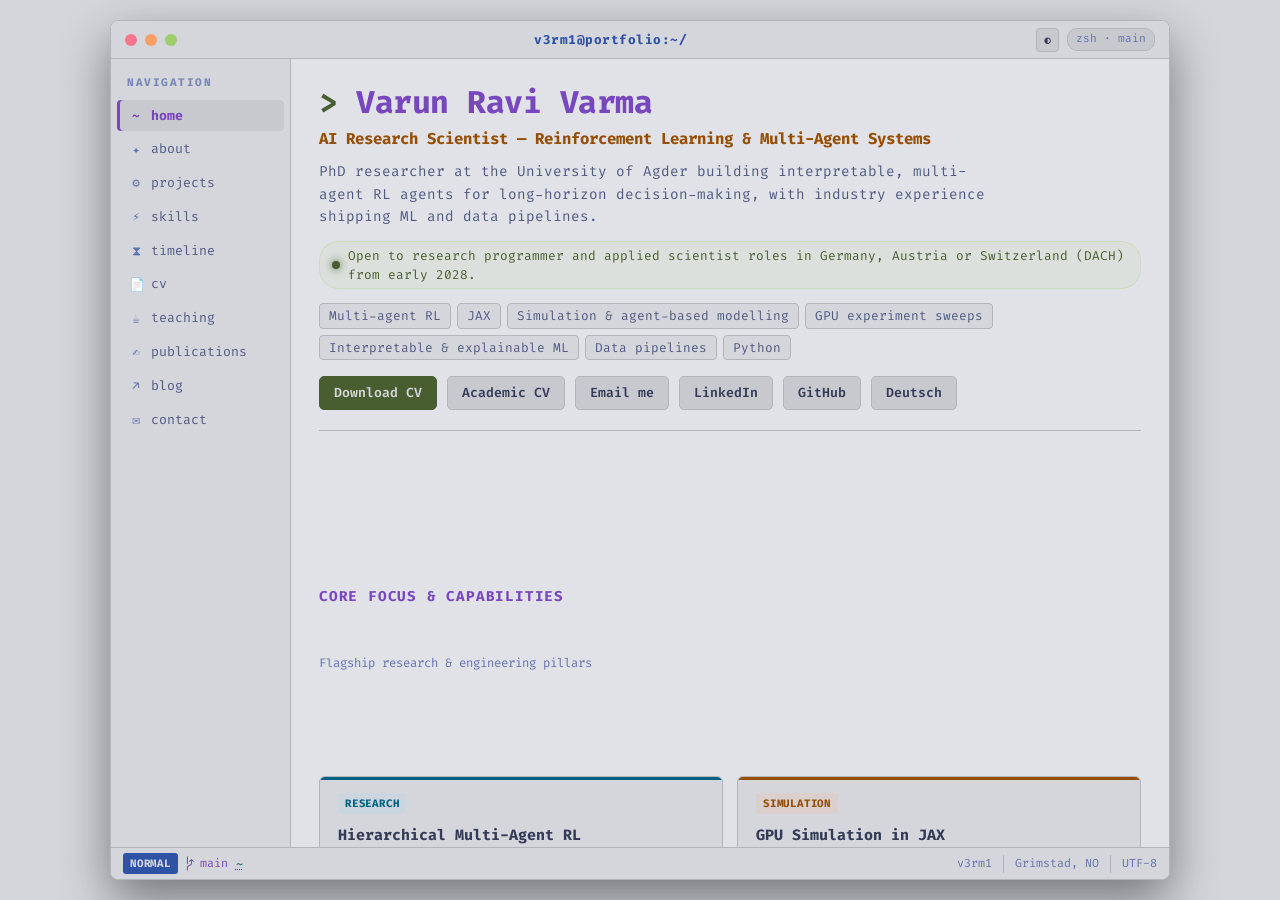
==== commit 61807e40: "Add Tokyo Night Day/Night theme toggle across portfolio and blog" ====
--- a/index.html
+++ b/index.html
@@ -146,6 +146,15 @@
   <link href="https://fonts.googleapis.com/css2?family=Fira+Code:wght@400;700&display=swap" rel="stylesheet">
   <link rel="stylesheet" href="css/terminal.css">
   <link rel="alternate" type="application/rss+xml" title="Varun Ravi Varma — Blog" href="blog/index.xml">
+  <script>
+    (function () {
+      var t = localStorage.getItem("theme");
+      if (!t && window.matchMedia && window.matchMedia("(prefers-color-scheme: light)").matches) {
+        t = "light";
+      }
+      if (t === "light") document.documentElement.setAttribute("data-theme", "light");
+    })();
+  </script>
 </head>
 <body>
   <div class="tui-frame">
@@ -157,7 +166,10 @@
         <span class="window-dot dot-maximize"></span>
       </div>
       <div class="window-title" id="frame-title">v3rm1@portfolio:~/</div>
-      <div class="window-badge" aria-hidden="true">zsh · main</div>
+      <div class="window-right">
+        <button type="button" id="theme-toggle" class="theme-toggle-btn" aria-label="Toggle dark/light theme" title="Toggle theme">◐</button>
+        <div class="window-badge" aria-hidden="true">zsh · main</div>
+      </div>
     </header>
 
     <!-- Middle: sidebar + main -->
--- a/css/terminal.css
+++ b/css/terminal.css
@@ -1,4 +1,4 @@
-/* Tokyo Night (Night) palette */
+/* Tokyo Night (Night / Dark) default palette */
 :root {
   --bg: #1a1b26;
   --bg-dark: #16161e;
@@ -15,6 +15,28 @@
   --red: #f7768e;
   --cyan: #7dcfff;
   --purple: #9d7cd8;
+  --theme-toggle-bg: #24283b;
+  --card-shadow: 0 8px 24px rgba(0, 0, 0, 0.35);
+}
+
+/* Tokyo Night (Day / Light) palette */
+[data-theme="light"] {
+  --bg: #e1e2e7;
+  --bg-dark: #d5d6db;
+  --bg-highlight: #c8c9ce;
+  --gutter: #b4b5ba;
+  --comment: #6172b0;
+  --fg: #343b58;
+  --fg-dark: #4f5b82;
+  --green: #485e30;
+  --magenta: #7847bd;
+  --blue: #2e53a4;
+  --orange: #964e00;
+  --red: #c62354;
+  --cyan: #006080;
+  --purple: #7847bd;
+  --theme-toggle-bg: #e1e2e7;
+  --card-shadow: 0 4px 16px rgba(0, 0, 0, 0.08);
 }
 
 * {
@@ -89,6 +111,33 @@
   overflow: hidden;
   text-overflow: ellipsis;
   white-space: nowrap;
+}
+
+.window-right {
+  display: flex;
+  align-items: center;
+  gap: 8px;
+}
+
+.theme-toggle-btn {
+  background: var(--bg-highlight);
+  border: 1px solid var(--gutter);
+  color: var(--fg);
+  font: inherit;
+  font-size: 0.8rem;
+  padding: 2px 7px;
+  border-radius: 4px;
+  cursor: pointer;
+  display: inline-flex;
+  align-items: center;
+  gap: 4px;
+  transition: all 0.15s ease;
+}
+
+.theme-toggle-btn:hover {
+  border-color: var(--cyan);
+  color: var(--cyan);
+  background: var(--bg);
 }
 
 .window-badge {
@@ -547,6 +596,16 @@
   background: var(--bg);
 }
 
+/* ── View Transitions ─────────────────────────────── */
+#output {
+  animation: viewFadeIn 0.2s cubic-bezier(0.16, 1, 0.3, 1);
+}
+
+@keyframes viewFadeIn {
+  from { opacity: 0; transform: translateY(3px); }
+  to { opacity: 1; transform: translateY(0); }
+}
+
 /* ── Home Executive Spotlight ─────────────────────── */
 .home-spotlight {
   margin-top: 4px;
@@ -639,6 +698,247 @@
 
 .card-link {
   font-size: 0.86rem;
+}
+
+/* ── Metrics Dashboard Visualisation ──────────────── */
+.metrics-dashboard {
+  display: grid;
+  grid-template-columns: repeat(auto-fit, minmax(180px, 1fr));
+  gap: 10px;
+  margin-top: 14px;
+}
+
+.metric-card {
+  background: var(--bg-dark);
+  border: 1px solid var(--gutter);
+  border-radius: 6px;
+  padding: 12px 14px;
+  text-align: center;
+  transition: all 0.2s ease;
+}
+
+.metric-card:hover {
+  border-color: var(--magenta);
+  background: var(--bg-highlight);
+  transform: translateY(-1px);
+}
+
+.metric-num {
+  font-size: 1.15rem;
+  font-weight: 700;
+  color: var(--cyan);
+  font-family: inherit;
+  letter-spacing: -0.3px;
+}
+
+.metric-label {
+  font-size: 0.76rem;
+  color: var(--comment);
+  margin-top: 4px;
+  line-height: 1.3;
+}
+
+/* ── Capability Bars Visualisation ────────────────── */
+.skills-viz-box {
+  background: var(--bg-dark);
+  border: 1px solid var(--gutter);
+  border-radius: 6px;
+  padding: 14px 16px;
+  margin-bottom: 14px;
+}
+
+.viz-header {
+  display: flex;
+  justify-content: space-between;
+  align-items: baseline;
+  flex-wrap: wrap;
+  gap: 8px;
+  margin-bottom: 12px;
+  font-size: 0.82rem;
+}
+
+.viz-title {
+  color: var(--magenta);
+  font-weight: 700;
+  letter-spacing: 0.8px;
+  font-size: 0.85rem;
+}
+
+.viz-bars {
+  display: flex;
+  flex-direction: column;
+  gap: 9px;
+}
+
+.viz-bar-row {
+  display: grid;
+  grid-template-columns: 210px 1fr;
+  align-items: center;
+  gap: 12px;
+}
+
+.viz-bar-label {
+  font-size: 0.84rem;
+  color: var(--fg);
+  white-space: nowrap;
+}
+
+.viz-bar-track {
+  height: 6px;
+  background: var(--bg-highlight);
+  border-radius: 3px;
+  overflow: hidden;
+  position: relative;
+}
+
+.viz-bar-fill {
+  height: 100%;
+  border-radius: 3px;
+  transition: width 0.6s cubic-bezier(0.16, 1, 0.3, 1);
+}
+
+.skill-group-card {
+  background: var(--bg-dark);
+  border: 1px solid var(--gutter);
+  border-radius: 6px;
+  padding: 12px 14px;
+  margin-bottom: 12px;
+}
+
+.skill-group-title {
+  color: var(--orange);
+  font-weight: 700;
+  font-size: 0.92rem;
+  display: flex;
+  justify-content: space-between;
+  align-items: center;
+}
+
+.skill-group-count {
+  font-size: 0.75rem;
+  color: var(--comment);
+  font-weight: 400;
+}
+
+/* ── Project Detail Hero Card ─────────────────────── */
+.project-detail-hero {
+  background: var(--bg-dark);
+  border: 1px solid var(--gutter);
+  border-radius: 6px;
+  padding: 18px 20px;
+  margin-bottom: 16px;
+}
+
+.project-detail-header {
+  margin-bottom: 12px;
+}
+
+.project-detail-badges {
+  display: flex;
+  align-items: center;
+  gap: 8px;
+  margin-bottom: 8px;
+}
+
+.project-detail-title {
+  color: var(--fg);
+  font-size: 1.25rem;
+  font-weight: 700;
+  margin: 0;
+  letter-spacing: -0.3px;
+}
+
+.project-detail-body {
+  color: var(--fg-dark);
+  font-size: 0.92rem;
+  line-height: 1.6;
+  white-space: pre-wrap;
+  margin-bottom: 16px;
+}
+
+.project-detail-meta {
+  border-top: 1px solid var(--gutter);
+  padding-top: 12px;
+  display: flex;
+  align-items: baseline;
+  gap: 8px;
+  flex-wrap: wrap;
+}
+
+.detail-meta-label {
+  color: var(--comment);
+  font-size: 0.85rem;
+}
+
+.project-detail-actions {
+  margin-top: 14px;
+  padding-top: 10px;
+  border-top: 1px dashed var(--gutter);
+}
+
+/* ── Publications Cards ───────────────────────────── */
+.pub-card {
+  background: var(--bg-dark);
+  border: 1px solid var(--gutter);
+  border-radius: 6px;
+  padding: 14px 16px;
+  margin-bottom: 12px;
+  transition: all 0.2s ease;
+}
+
+.pub-card:hover {
+  border-color: var(--cyan);
+}
+
+.pub-header {
+  display: flex;
+  align-items: baseline;
+  gap: 10px;
+  flex-wrap: wrap;
+  margin-bottom: 6px;
+}
+
+.pub-index {
+  color: var(--cyan);
+  font-weight: 700;
+  font-size: 0.85rem;
+}
+
+.pub-title {
+  color: var(--fg);
+  font-weight: 700;
+  font-size: 0.98rem;
+  flex: 1;
+}
+
+.pub-meta {
+  display: flex;
+  gap: 14px;
+  align-items: center;
+  flex-wrap: wrap;
+  font-size: 0.84rem;
+  margin-bottom: 8px;
+}
+
+.pub-venue {
+  color: var(--orange);
+}
+
+.pub-doi {
+  color: var(--blue);
+}
+
+.pub-desc {
+  color: var(--fg-dark);
+  font-size: 0.87rem;
+  line-height: 1.5;
+  margin-bottom: 10px;
+}
+
+.pub-footer {
+  display: flex;
+  align-items: center;
+  justify-content: space-between;
 }
 
 /* ── Projects Navigation & Cards ──────────────────── */
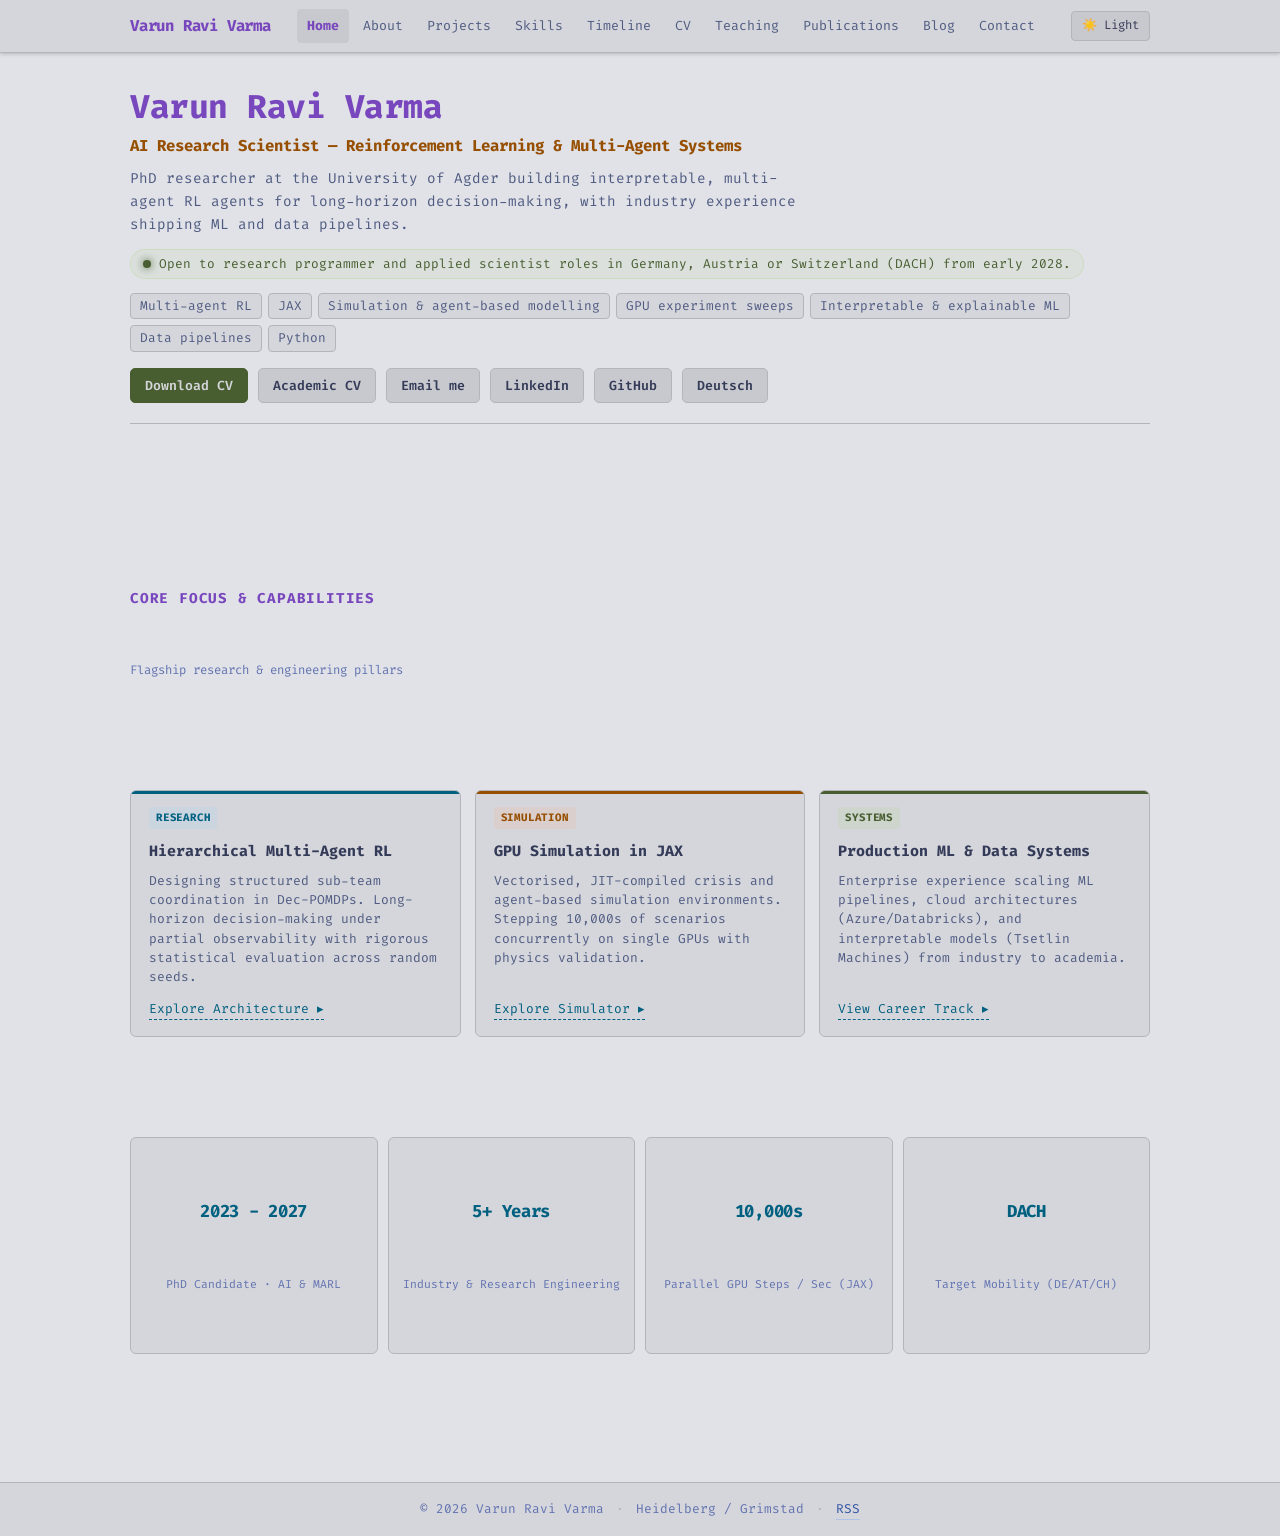
==== commit cc9a6096: "Transition from terminal UI frame to modern clean site design" ====
--- a/index.html
+++ b/index.html
@@ -157,40 +157,35 @@
   </script>
 </head>
 <body>
-  <div class="tui-frame">
-    <!-- Modern Terminal Window Titlebar -->
-    <header class="tui-window-titlebar">
-      <div class="window-controls" aria-hidden="true">
-        <span class="window-dot dot-close"></span>
-        <span class="window-dot dot-minimize"></span>
-        <span class="window-dot dot-maximize"></span>
-      </div>
-      <div class="window-title" id="frame-title">v3rm1@portfolio:~/</div>
-      <div class="window-right">
-        <button type="button" id="theme-toggle" class="theme-toggle-btn" aria-label="Toggle dark/light theme" title="Toggle theme">◐</button>
-        <div class="window-badge" aria-hidden="true">zsh · main</div>
+  <div class="site-wrapper">
+    <!-- Clean Site Header -->
+    <header class="site-header">
+      <div class="header-inner">
+        <a class="header-brand" href="#top">Varun Ravi Varma</a>
+        <nav class="header-nav" id="sidebar" aria-label="Main Navigation">
+          <button type="button" class="sidebar-item" data-cmd="">Home</button>
+          <button type="button" class="sidebar-item" data-cmd="about">About</button>
+          <button type="button" class="sidebar-item" data-cmd="projects">Projects</button>
+          <button type="button" class="sidebar-item" data-cmd="skills">Skills</button>
+          <button type="button" class="sidebar-item" data-cmd="timeline">Timeline</button>
+          <button type="button" class="sidebar-item" data-cmd="cv">CV</button>
+          <button type="button" class="sidebar-item" data-cmd="teaching">Teaching</button>
+          <button type="button" class="sidebar-item" data-cmd="publications">Publications</button>
+          <button type="button" class="sidebar-item" data-cmd="blog">Blog</button>
+          <button type="button" class="sidebar-item" data-cmd="contact">Contact</button>
+        </nav>
+        <div class="header-actions">
+          <button type="button" id="theme-toggle" class="theme-toggle-btn" aria-label="Toggle dark/light theme" title="Toggle theme">🌙 Dark</button>
+        </div>
       </div>
     </header>
 
-    <!-- Middle: sidebar + main -->
-    <div class="tui-middle">
-      <!-- Sidebar -->
-      <nav class="tui-sidebar" id="sidebar" aria-label="Menu">
-        <div class="sidebar-header">NAVIGATION</div>
-        <button type="button" class="sidebar-item" data-cmd=""><span class="sidebar-icon">~</span> home</button>
-        <button type="button" class="sidebar-item" data-cmd="about"><span class="sidebar-icon">✦</span> about</button>
-        <button type="button" class="sidebar-item" data-cmd="projects"><span class="sidebar-icon">⚙</span> projects</button>
-        <button type="button" class="sidebar-item" data-cmd="skills"><span class="sidebar-icon">⚡</span> skills</button>
-        <button type="button" class="sidebar-item" data-cmd="timeline"><span class="sidebar-icon">⧗</span> timeline</button>
-        <button type="button" class="sidebar-item" data-cmd="cv"><span class="sidebar-icon">📄</span> cv</button>
-        <button type="button" class="sidebar-item" data-cmd="teaching"><span class="sidebar-icon">☕</span> teaching</button>
-        <button type="button" class="sidebar-item" data-cmd="publications"><span class="sidebar-icon">✍</span> publications</button>
-        <button type="button" class="sidebar-item" data-cmd="blog"><span class="sidebar-icon">↗</span> blog</button>
-        <button type="button" class="sidebar-item" data-cmd="contact"><span class="sidebar-icon">✉</span> contact</button>
-      </nav>
-
-      <!-- Main terminal panel -->
-      <main class="tui-main" id="terminal-body">
+    <!-- Main Container -->
+    <main class="site-main" id="terminal-body">
+      <div class="site-container">
+        <!-- Hidden elements for test & tracking compatibility -->
+        <span id="frame-title" hidden></span>
+        <span id="status-path" hidden>~/</span>
         <!-- GENERATED:hero START (scripts/build-static.mjs, do not edit by hand) -->
   <header class="hero" id="top">
     <h1 class="hero-name">Varun Ravi Varma</h1>
@@ -704,22 +699,17 @@
     </section>
   </div>
   <!-- GENERATED:content END -->
-      </main>
-    </div>
-
-    <!-- Integrated Modern Status Bar -->
-    <footer class="tui-statusbar">
-      <div class="status-left">
-        <span class="status-mode" aria-hidden="true">NORMAL</span>
-        <span class="status-branch" aria-hidden="true"> main</span>
-        <span class="status-path" id="status-path">~/</span>
       </div>
-      <div class="status-right">
-        <span>v3rm1</span>
-        <span class="status-separator">│</span>
-        <span>Grimstad, NO</span>
-        <span class="status-separator">│</span>
-        <span>UTF-8</span>
+    </main>
+
+    <!-- Clean Site Footer -->
+    <footer class="site-footer">
+      <div class="site-container footer-inner">
+        <span>© 2026 Varun Ravi Varma</span>
+        <span class="footer-dot">·</span>
+        <span>Heidelberg / Grimstad</span>
+        <span class="footer-dot">·</span>
+        <a class="ext-link" href="blog/index.xml">RSS</a>
       </div>
     </footer>
   </div>
--- a/css/terminal.css
+++ b/css/terminal.css
@@ -46,276 +46,150 @@
 }
 
 html, body {
-  height: 100%;
-  background: var(--bg-dark);
+  min-height: 100%;
+  background: var(--bg);
   font-family: 'Fira Code', 'JetBrains Mono', 'Cascadia Code', 'Consolas', monospace;
   color: var(--fg);
-  overflow: hidden;
+  overflow-x: hidden;
+  overflow-y: auto;
   font-size: 15px;
-  line-height: 1.5;
-}
-
-/* ── Modern Terminal Window Frame ──────────────────── */
-.tui-frame {
+  line-height: 1.6;
+}
+
+/* ── Modern Clean Website Layout ───────────────────── */
+.site-wrapper {
   display: flex;
   flex-direction: column;
-  height: calc(100vh - 40px);
+  min-height: 100vh;
+  background: var(--bg);
+}
+
+.site-header {
+  position: sticky;
+  top: 0;
+  z-index: 1000;
+  background: var(--bg-dark);
+  border-bottom: 1px solid var(--gutter);
+  box-shadow: 0 1px 4px rgba(0, 0, 0, 0.2);
+}
+
+.header-inner {
   max-width: 1060px;
-  margin: 20px auto;
-  background: var(--bg);
-  border: 1px solid var(--gutter);
-  border-radius: 8px;
-  box-shadow: 0 20px 50px rgba(0, 0, 0, 0.45), 0 0 0 1px rgba(255, 255, 255, 0.03);
-  overflow: hidden;
-}
-
-/* ── Modern Window Titlebar ────────────────────────── */
-.tui-window-titlebar {
+  margin: 0 auto;
+  padding: 0 20px;
+  min-height: 52px;
   display: flex;
   align-items: center;
   justify-content: space-between;
-  height: 38px;
-  padding: 0 14px;
-  background: var(--bg-dark);
-  border-bottom: 1px solid var(--gutter);
-  user-select: none;
-  -webkit-user-select: none;
-  flex-shrink: 0;
-}
-
-.window-controls {
-  display: flex;
-  align-items: center;
-  gap: 8px;
-  width: 60px;
-}
-
-.window-dot {
-  width: 12px;
-  height: 12px;
-  border-radius: 50%;
-  display: inline-block;
-  transition: opacity 0.15s;
-}
-
-.dot-close { background: #f7768e; }
-.dot-minimize { background: #ff9e64; }
-.dot-maximize { background: #9ece6a; }
-
-.window-title {
-  color: var(--blue);
-  font-size: 0.85rem;
-  font-weight: 700;
-  letter-spacing: 0.5px;
-  text-align: center;
-  overflow: hidden;
-  text-overflow: ellipsis;
+  gap: 16px;
+}
+
+.header-brand {
+  font-size: 1.05rem;
+  font-weight: 700;
+  color: var(--magenta);
+  text-decoration: none;
   white-space: nowrap;
-}
-
-.window-right {
-  display: flex;
-  align-items: center;
-  gap: 8px;
-}
-
-.theme-toggle-btn {
-  background: var(--bg-highlight);
-  border: 1px solid var(--gutter);
-  color: var(--fg);
-  font: inherit;
-  font-size: 0.8rem;
-  padding: 2px 7px;
-  border-radius: 4px;
-  cursor: pointer;
+  letter-spacing: -0.2px;
+  transition: color 0.15s ease;
+}
+
+.header-brand:hover {
+  color: var(--cyan);
+}
+
+.header-nav {
+  display: flex;
+  align-items: center;
+  gap: 4px;
+  flex-wrap: wrap;
+}
+
+.sidebar-item, .header-nav .nav-link {
   display: inline-flex;
   align-items: center;
-  gap: 4px;
-  transition: all 0.15s ease;
-}
-
-.theme-toggle-btn:hover {
-  border-color: var(--cyan);
-  color: var(--cyan);
-  background: var(--bg);
-}
-
-.window-badge {
-  font-size: 0.75rem;
-  color: var(--comment);
-  background: var(--bg-highlight);
-  padding: 2px 8px;
-  border-radius: 10px;
-  border: 1px solid var(--gutter);
-  text-align: right;
-}
-
-/* ── Middle section (sidebar + main) ──────────────── */
-.tui-middle {
-  flex: 1;
-  display: flex;
-  overflow: hidden;
-  min-height: 0;
-}
-
-/* ── Sidebar ───────────────────────────────────────── */
-.tui-sidebar {
-  width: 180px;
-  flex-shrink: 0;
-  background: var(--bg-dark);
-  padding: 12px 6px;
-  overflow-y: auto;
-  border-right: 1px solid var(--gutter);
-}
-
-.sidebar-header {
-  padding: 4px 10px 8px 10px;
-  color: var(--comment);
-  font-size: 11px;
-  font-weight: 700;
-  letter-spacing: 1.5px;
-  user-select: none;
-  -webkit-user-select: none;
-  opacity: 0.8;
-}
-
-.sidebar-item {
-  display: flex;
-  align-items: center;
-  gap: 8px;
-  width: 100%;
-  padding: 6px 12px;
-  margin-bottom: 2px;
   background: none;
   border: none;
   border-radius: 4px;
   font: inherit;
   font-size: 0.88rem;
-  text-align: left;
   color: var(--fg-dark);
+  padding: 6px 10px;
   cursor: pointer;
   white-space: nowrap;
+  text-decoration: none;
   transition: all 0.15s ease;
 }
 
-.sidebar-icon {
-  color: var(--comment);
-  font-size: 0.85rem;
-  width: 14px;
-  text-align: center;
-  transition: color 0.15s;
-}
-
-@media (hover: hover) {
-  .sidebar-item:hover {
-    background: var(--bg-highlight);
-    color: var(--fg);
-    transform: translateX(2px);
-  }
-  .sidebar-item:hover .sidebar-icon {
-    color: var(--cyan);
-  }
-}
-
-.sidebar-item:focus-visible,
-.clickable:focus-visible {
-  outline: 1px solid var(--magenta);
-  outline-offset: -1px;
+.sidebar-item:hover, .header-nav .nav-link:hover {
+  background: var(--bg-highlight);
+  color: var(--cyan);
 }
 
 .sidebar-item.active {
   background: var(--bg-highlight);
   color: var(--magenta);
   font-weight: 700;
-  box-shadow: inset 3px 0 0 var(--magenta);
-}
-
-.sidebar-item.active .sidebar-icon {
-  color: var(--magenta);
-}
-
-/* ── Main terminal panel ──────────────────────────── */
-.tui-main {
+}
+
+.header-actions {
+  display: flex;
+  align-items: center;
+  gap: 8px;
+}
+
+.theme-toggle-btn {
+  background: var(--bg-highlight);
+  border: 1px solid var(--gutter);
+  color: var(--fg);
+  font: inherit;
+  font-size: 0.82rem;
+  padding: 4px 10px;
+  border-radius: 4px;
+  cursor: pointer;
+  display: inline-flex;
+  align-items: center;
+  gap: 4px;
+  transition: all 0.15s ease;
+}
+
+.theme-toggle-btn:hover {
+  border-color: var(--cyan);
+  color: var(--cyan);
+  background: var(--bg);
+}
+
+/* ── Main Site Container ──────────────────────────── */
+.site-main {
   flex: 1;
-  overflow-y: auto;
-  padding: 22px 28px;
-  min-width: 0;
-  scroll-behavior: smooth;
-}
-
-.tui-main::-webkit-scrollbar {
-  width: 8px;
-}
-
-.tui-main::-webkit-scrollbar-track {
-  background: var(--bg);
-}
-
-.tui-main::-webkit-scrollbar-thumb {
-  background: var(--gutter);
-  border-radius: 4px;
-}
-
-/* Pages without the command sidebar (de/) */
-.tui-main-full {
-  padding: 24px 32px;
-}
-
-/* ── Status bar ───────────────────────────────────── */
-.tui-statusbar {
-  display: flex;
-  justify-content: space-between;
-  align-items: center;
-  height: 32px;
-  padding: 0 12px;
+  padding: 32px 0 60px;
+}
+
+.site-container {
+  max-width: 1060px;
+  margin: 0 auto;
+  padding: 0 20px;
+}
+
+/* ── Site Footer ──────────────────────────────────── */
+.site-footer {
   background: var(--bg-dark);
   border-top: 1px solid var(--gutter);
-  color: var(--fg-dark);
-  font-size: 0.8rem;
-  white-space: nowrap;
-  overflow: hidden;
-  user-select: none;
-  -webkit-user-select: none;
-  flex-shrink: 0;
-}
-
-.status-left {
-  display: flex;
-  align-items: center;
-  gap: 8px;
-  color: var(--fg);
-}
-
-.status-mode {
-  background: var(--blue);
-  color: var(--bg-dark);
-  font-weight: 700;
-  font-size: 0.72rem;
-  letter-spacing: 0.8px;
-  padding: 2px 7px;
-  border-radius: 3px;
-}
-
-.status-branch {
-  color: var(--magenta);
-  font-size: 0.78rem;
-}
-
-.status-path {
-  color: var(--cyan);
-  font-family: inherit;
-}
-
-.status-right {
-  display: flex;
-  align-items: center;
-  gap: 8px;
+  padding: 16px 0;
+  font-size: 0.85rem;
   color: var(--comment);
-  font-size: 0.78rem;
-}
-
-.status-separator {
-  opacity: 0.4;
+}
+
+.footer-inner {
+  display: flex;
+  align-items: center;
+  justify-content: center;
+  gap: 12px;
+  flex-wrap: wrap;
+}
+
+.footer-dot {
+  color: var(--gutter);
 }
 
 /* ── Output ───────────────────────────────────────── */
@@ -403,16 +277,11 @@
 }
 
 .hero-name {
-  font-size: 2.1rem;
+  font-size: 2.2rem;
   line-height: 1.15;
   color: var(--magenta);
   font-weight: 700;
   letter-spacing: -0.5px;
-}
-
-.hero-name::before {
-  content: '> ';
-  color: var(--green);
 }
 
 .hero-headline {
@@ -877,12 +746,17 @@
 }
 
 /* ── Publications Cards ───────────────────────────── */
+.pub-grid {
+  display: flex;
+  flex-direction: column;
+  gap: 10px;
+}
+
 .pub-card {
   background: var(--bg-dark);
   border: 1px solid var(--gutter);
   border-radius: 6px;
-  padding: 14px 16px;
-  margin-bottom: 12px;
+  padding: 10px 14px;
   transition: all 0.2s ease;
 }
 
@@ -892,32 +766,39 @@
 
 .pub-header {
   display: flex;
+  justify-content: space-between;
+  align-items: flex-start;
+  gap: 8px;
+  margin-bottom: 4px;
+}
+
+.pub-title-wrap {
+  display: flex;
   align-items: baseline;
-  gap: 10px;
-  flex-wrap: wrap;
-  margin-bottom: 6px;
+  gap: 8px;
+  flex: 1;
 }
 
 .pub-index {
   color: var(--cyan);
   font-weight: 700;
-  font-size: 0.85rem;
+  font-size: 0.82rem;
 }
 
 .pub-title {
   color: var(--fg);
   font-weight: 700;
-  font-size: 0.98rem;
-  flex: 1;
+  font-size: 0.95rem;
+  line-height: 1.35;
 }
 
 .pub-meta {
   display: flex;
-  gap: 14px;
-  align-items: center;
-  flex-wrap: wrap;
-  font-size: 0.84rem;
-  margin-bottom: 8px;
+  gap: 8px;
+  align-items: center;
+  flex-wrap: wrap;
+  font-size: 0.8rem;
+  margin-bottom: 6px;
 }
 
 .pub-venue {
@@ -930,9 +811,9 @@
 
 .pub-desc {
   color: var(--fg-dark);
-  font-size: 0.87rem;
-  line-height: 1.5;
-  margin-bottom: 10px;
+  font-size: 0.85rem;
+  line-height: 1.45;
+  margin-bottom: 6px;
 }
 
 .pub-footer {
@@ -947,8 +828,8 @@
   flex-wrap: wrap;
   gap: 8px;
   align-items: center;
-  margin-bottom: 16px;
-  padding-bottom: 10px;
+  margin-bottom: 12px;
+  padding-bottom: 8px;
   border-bottom: 1px solid var(--gutter);
 }
 
@@ -957,8 +838,8 @@
   border: 1px solid var(--gutter);
   color: var(--comment);
   font: inherit;
-  font-size: 0.84rem;
-  padding: 4px 10px;
+  font-size: 0.82rem;
+  padding: 3px 8px;
   border-radius: 4px;
   cursor: pointer;
   transition: all 0.15s;
@@ -980,8 +861,8 @@
   background: var(--bg-dark);
   border: 1px solid var(--gutter);
   border-radius: 6px;
-  padding: 14px 16px;
-  margin-bottom: 12px;
+  padding: 11px 14px;
+  margin-bottom: 9px;
   transition: all 0.2s ease;
 }
 
@@ -996,17 +877,17 @@
   align-items: baseline;
   flex-wrap: wrap;
   gap: 8px;
-  margin-bottom: 6px;
+  margin-bottom: 4px;
 }
 
 .project-card-title {
   font-weight: 700;
-  font-size: 1rem;
+  font-size: 0.96rem;
   color: var(--cyan);
 }
 
 .project-card-status {
-  font-size: 0.78rem;
+  font-size: 0.76rem;
   color: var(--orange);
   background: rgba(255, 158, 100, 0.1);
   padding: 1px 6px;
@@ -1014,10 +895,10 @@
 }
 
 .project-card-desc {
-  font-size: 0.88rem;
+  font-size: 0.86rem;
   color: var(--fg-dark);
-  line-height: 1.5;
-  margin-bottom: 10px;
+  line-height: 1.45;
+  margin-bottom: 8px;
 }
 
 .project-card-footer {
@@ -1032,8 +913,8 @@
   display: flex;
   justify-content: space-between;
   align-items: center;
-  margin-top: 20px;
-  padding-top: 12px;
+  margin-top: 14px;
+  padding-top: 10px;
   border-top: 1px solid var(--gutter);
   flex-wrap: wrap;
   gap: 10px;
@@ -1041,14 +922,14 @@
 
 /* ── Connected Vertical Timeline ──────────────────── */
 .timeline-rail {
-  margin: 16px 0;
+  margin: 10px 0;
   display: flex;
   flex-direction: column;
 }
 
 .timeline-step {
   display: grid;
-  grid-template-columns: 24px 1fr;
+  grid-template-columns: 22px 1fr;
   position: relative;
 }
 
@@ -1060,7 +941,7 @@
 
 .timeline-glyph {
   color: var(--cyan);
-  font-size: 1rem;
+  font-size: 0.95rem;
   line-height: 1.2;
 }
 
@@ -1072,25 +953,33 @@
 }
 
 .timeline-content {
-  padding-bottom: 16px;
-  padding-left: 8px;
+  padding-bottom: 10px;
+  padding-left: 6px;
+}
+
+.timeline-header {
+  display: flex;
+  justify-content: space-between;
+  align-items: baseline;
+  flex-wrap: wrap;
+  gap: 8px;
 }
 
 .timeline-role {
   font-weight: 700;
   color: var(--fg);
-  font-size: 0.95rem;
+  font-size: 0.92rem;
 }
 
 .timeline-org {
   color: var(--blue);
-  font-size: 0.9rem;
+  font-size: 0.85rem;
+  margin-top: 1px;
 }
 
 .timeline-date {
   color: var(--comment);
-  font-size: 0.82rem;
-  margin-top: 2px;
+  font-size: 0.78rem;
 }
 
 /* ── BibTeX Drawer & Copy Buttons ─────────────────── */
@@ -1286,79 +1175,42 @@
 }
 
 /* ── Responsive: narrow screens ───────────────────── */
-@media (max-width: 680px) {
-  .tui-frame {
-    height: 100%;
-    min-height: 100vh;
-    border-radius: 0;
-    margin: 0;
-    border: none;
+@media (max-width: 768px) {
+  .header-inner {
+    padding: 10px 16px;
+    flex-direction: column;
+    align-items: flex-start;
+    gap: 8px;
   }
 
-  .tui-middle {
-    flex-direction: column;
-  }
-
-  .tui-sidebar {
-    width: auto;
-    display: flex;
-    flex-shrink: 0;
-    padding: 4px 8px;
+  .header-nav {
+    width: 100%;
     overflow-x: auto;
-    overflow-y: hidden;
-    border-right: none;
-    border-bottom: 1px solid var(--gutter);
+    flex-wrap: nowrap;
+    padding-bottom: 4px;
     scrollbar-width: none;
   }
 
-  .tui-sidebar::-webkit-scrollbar {
+  .header-nav::-webkit-scrollbar {
     display: none;
   }
 
-  .tui-sidebar.has-more {
-    -webkit-mask-image: linear-gradient(to right, #000 80%, transparent);
-    mask-image: linear-gradient(to right, #000 80%, transparent);
+  .header-actions {
+    position: absolute;
+    right: 16px;
+    top: 10px;
   }
 
-  .row {
-    grid-template-columns: 1fr;
+  .site-main {
+    padding: 20px 0 40px;
   }
 
-  .row .color-comment {
-    padding-left: 2ch;
-  }
-
-  .sidebar-header {
-    display: none;
-  }
-
-  .sidebar-item {
-    width: auto;
-    padding: 6px 12px;
-    border-right: 1px solid var(--gutter);
-    flex-shrink: 0;
-  }
-
-  .sidebar-item.active {
-    box-shadow: inset 0 -3px 0 var(--magenta);
-  }
-
-  .tui-main {
-    padding: 14px 16px;
-  }
-
-  .hero-name {
-    font-size: 1.5rem;
+  .site-container {
+    padding: 0 16px;
   }
 
   body {
     font-size: 14px;
-    overflow-y: auto;
-  }
-
-  .tui-statusbar {
-    font-size: 11px;
-    gap: 1ch;
   }
 
   .subpane-header {
